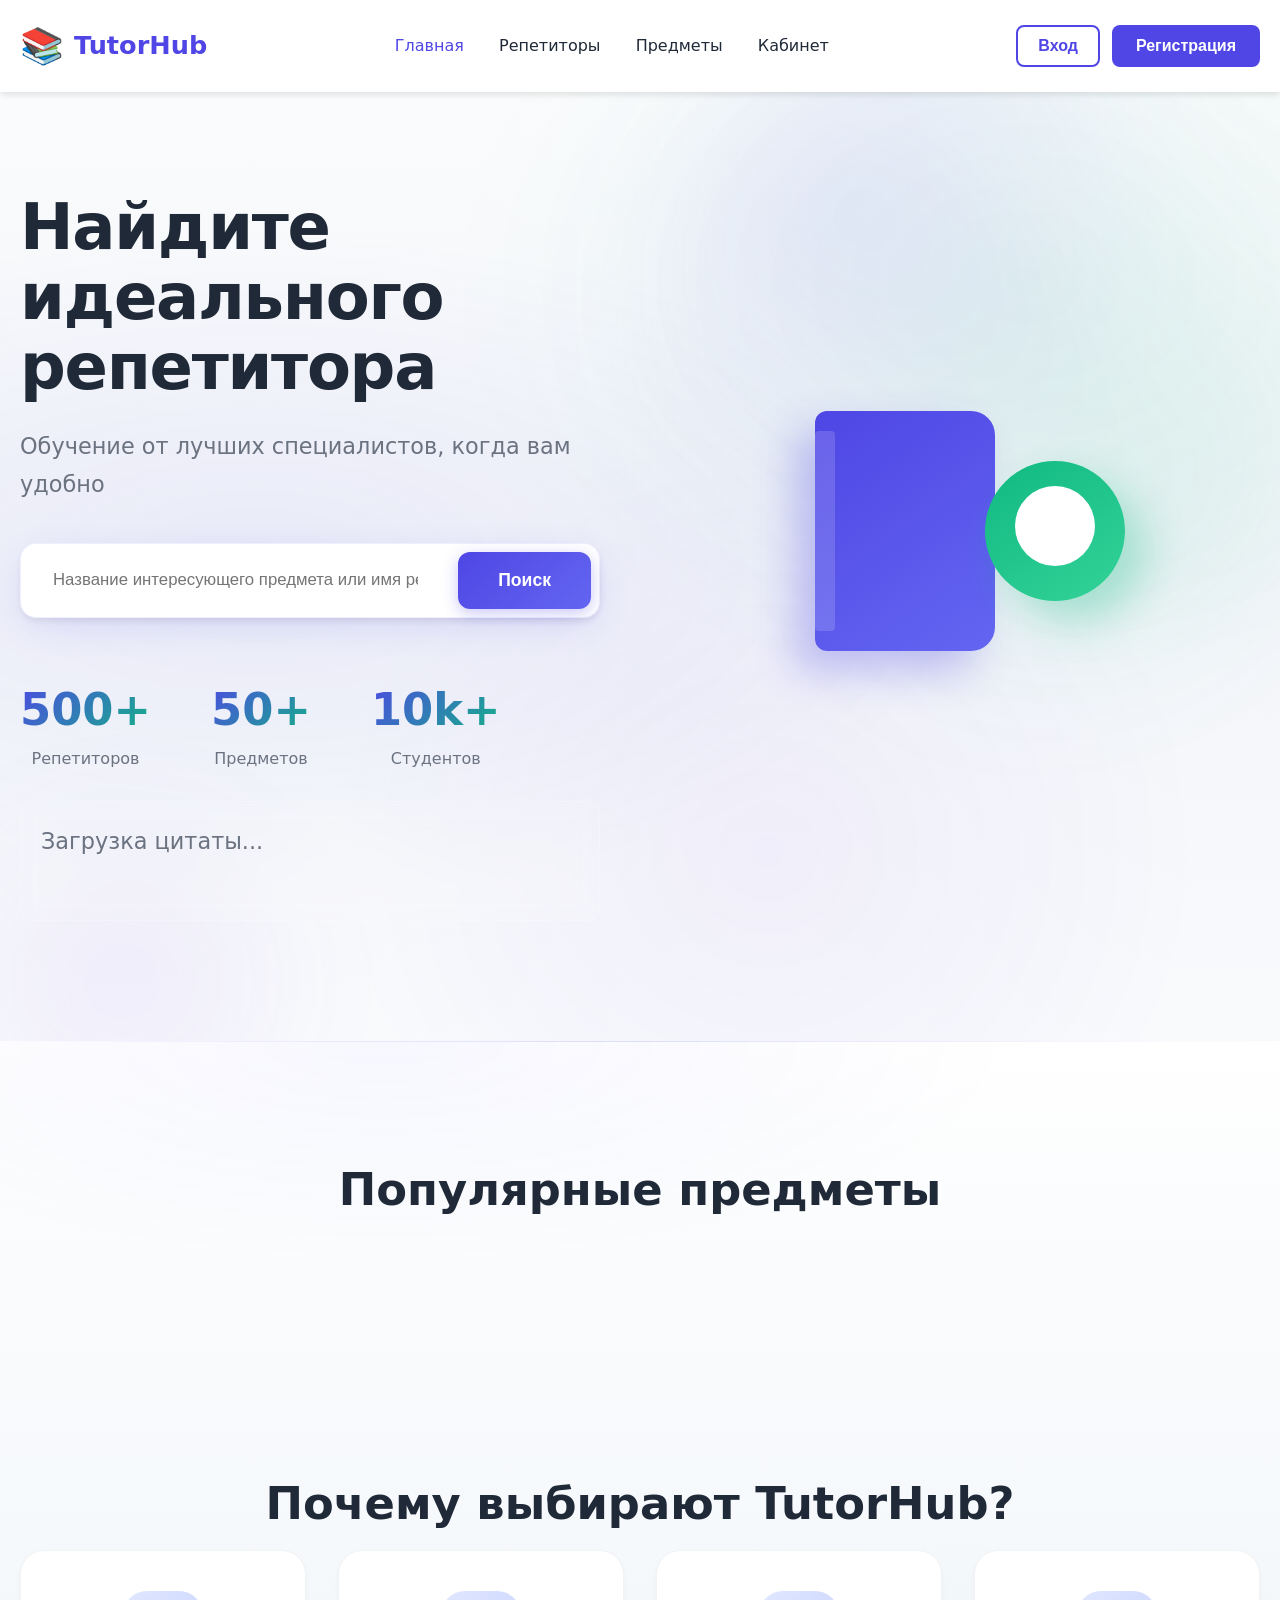
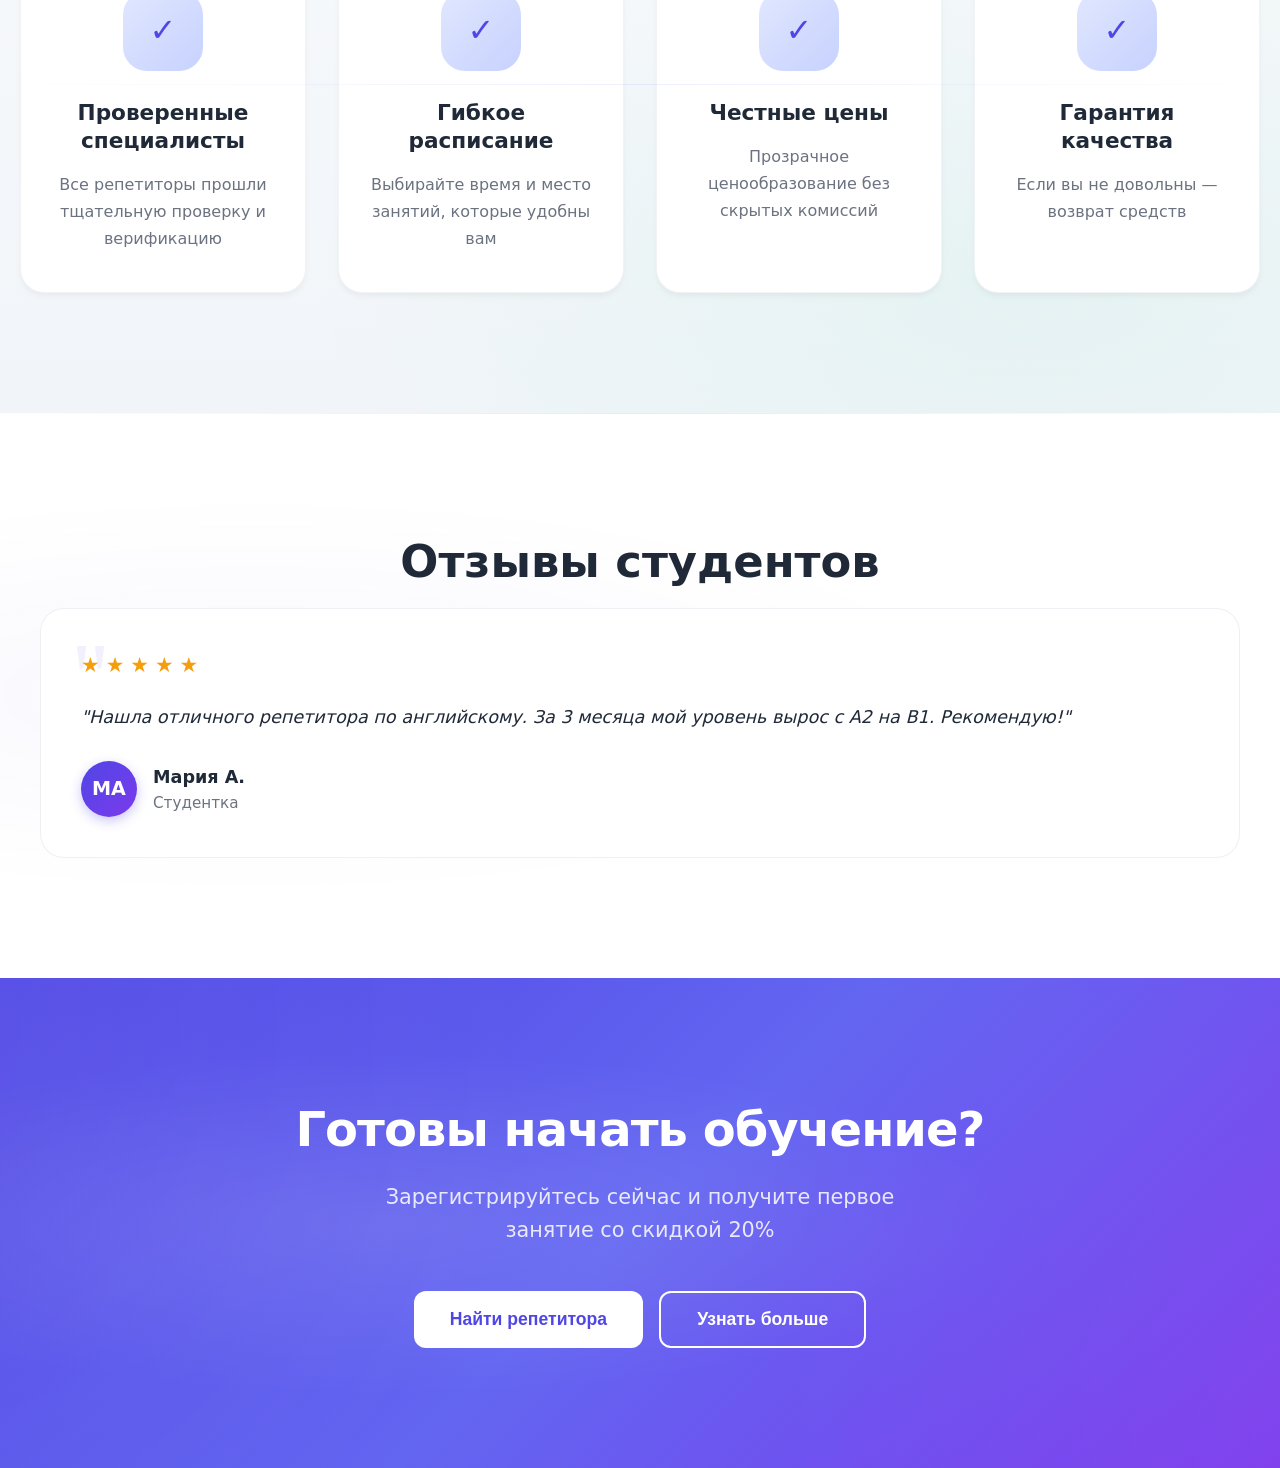
==== index.html @ 4f681f1e "tried to add api" ====
<!doctype html>
<html lang="ru">
  <head>
    <meta charset="UTF-8" />
    <meta name="viewport" content="width=device-width, initial-scale=1.0" />
    <title>TutorHub - Найдите своего репетитора</title>
    <link rel="stylesheet" href="css/styles.css" />
  </head>
  <body>
    <!-- Навигация -->
    <nav class="navbar">
      <div class="container">
        <div class="navbar-content">
          <div class="logo">
            <span class="logo-icon">📚</span>
            <span class="logo-text">TutorHub</span>
          </div>
          <ul class="nav-menu">
            <li><a href="index.html" class="active">Главная</a></li>
            <li><a href="tutors.html">Репетиторы</a></li>
            <li><a href="subjects.html">Предметы</a></li>
            <li><a href="profile.html">Кабинет</a></li>
          </ul>
          <div class="auth-buttons">
            <button class="btn-login" id="loginBtn">Вход</button>
            <button class="btn-signup" id="signupBtn">Регистрация</button>
          </div>
        </div>
      </div>
    </nav>

    <!-- Модальное окно входа -->
    <div id="loginModal" class="modal hidden">
      <div class="modal-content">
        <div class="modal-header">
          <h2>Вход в аккаунт</h2>
          <button class="modal-close" id="closeLoginModal">&times;</button>
        </div>
        <div class="modal-body">
          <div class="form-group">
            <label for="loginEmail">Email</label>
            <input type="email" id="loginEmail" class="form-input" placeholder="example@mail.ru" />
          </div>
          <div class="form-group">
            <label for="loginPassword">Пароль</label>
            <input
              type="password"
              id="loginPassword"
              class="form-input"
              placeholder="Введите пароль"
            />
          </div>
          <div class="form-group">
            <label class="checkbox-label">
              <input type="checkbox" id="rememberMe" />
              <span>Запомнить меня</span>
            </label>
          </div>
        </div>
        <div class="modal-footer">
          <button class="btn-cancel" id="cancelLoginBtn">Отмена</button>
          <button class="btn-save" id="submitLoginBtn">Войти</button>
        </div>
      </div>
    </div>

    <!-- Модальное окно регистрации -->
    <div id="signupModal" class="modal hidden">
      <div class="modal-content">
        <div class="modal-header">
          <h2>Регистрация</h2>
          <button class="modal-close" id="closeSignupModal">&times;</button>
        </div>
        <div class="modal-body">
          <div class="form-group">
            <label for="signupName">Имя</label>
            <input type="text" id="signupName" class="form-input" placeholder="Введите имя" />
          </div>
          <div class="form-group">
            <label for="signupSurname">Фамилия</label>
            <input
              type="text"
              id="signupSurname"
              class="form-input"
              placeholder="Введите фамилию"
            />
          </div>
          <div class="form-group">
            <label for="signupEmail">Email</label>
            <input type="email" id="signupEmail" class="form-input" placeholder="example@mail.ru" />
          </div>
          <div class="form-group">
            <label for="signupPassword">Пароль</label>
            <input
              type="password"
              id="signupPassword"
              class="form-input"
              placeholder="Придумайте пароль"
            />
          </div>
          <div class="form-group">
            <label for="signupConfirmPassword">Подтверждение пароля</label>
            <input
              type="password"
              id="signupConfirmPassword"
              class="form-input"
              placeholder="Повторите пароль"
            />
          </div>
        </div>
        <div class="modal-footer">
          <button class="btn-cancel" id="cancelSignupBtn">Отмена</button>
          <button class="btn-save" id="submitSignupBtn">Зарегистрироваться</button>
        </div>
      </div>
    </div>

    <!-- Hero секция -->
    <section class="hero">
      <div class="container">
        <div class="hero-content">
          <h1>Найдите идеального репетитора</h1>
          <p>Обучение от лучших специалистов, когда вам удобно</p>

          <div class="search-box">
            <input
              type="text"
              id="searchInput"
              placeholder="Название интересующего предмета или имя репетитора"
              class="search-input"
            />
            <button class="btn-search">Поиск</button>
          </div>

          <div class="hero-stats">
            <div class="stat">
              <div class="stat-number">500+</div>
              <div class="stat-label">Репетиторов</div>
            </div>
            <div class="stat">
              <div class="stat-number">50+</div>
              <div class="stat-label">Предметов</div>
            </div>
            <div class="stat">
              <div class="stat-number">10k+</div>
              <div class="stat-label">Студентов</div>
            </div>
          </div>

          <div id="quoteOfTheDay" class="quote-of-the-day">
            <p>Загрузка цитаты...</p>
          </div>
        </div>

        <div class="hero-image">
          <div class="illustration">
            <div class="book"></div>
            <div class="person"></div>
          </div>
        </div>
      </div>
    </section>

    <!-- Популярные предметы -->
    <section class="subjects">
      <div class="container">
        <h2>Популярные предметы</h2>
        <div id="popularSubjects" class="subjects-grid">
          <!-- Заполняется через JS -->
        </div>
      </div>
    </section>

    <!-- Почему мы -->
    <section class="about">
      <div class="container">
        <h2>Почему выбирают TutorHub?</h2>
        <div class="features-grid">
          <div class="feature">
            <div class="feature-icon">✓</div>
            <h3>Проверенные специалисты</h3>
            <p>Все репетиторы прошли тщательную проверку и верификацию</p>
          </div>
          <div class="feature">
            <div class="feature-icon">✓</div>
            <h3>Гибкое расписание</h3>
            <p>Выбирайте время и место занятий, которые удобны вам</p>
          </div>
          <div class="feature">
            <div class="feature-icon">✓</div>
            <h3>Честные цены</h3>
            <p>Прозрачное ценообразование без скрытых комиссий</p>
          </div>
          <div class="feature">
            <div class="feature-icon">✓</div>
            <h3>Гарантия качества</h3>
            <p>Если вы не довольны — возврат средств</p>
          </div>
        </div>
      </div>
    </section>

    <!-- Отзывы -->
    <section class="reviews">
      <div class="container">
        <h2>Отзывы студентов</h2>
        <div class="reviews-grid">
          <div class="review-card">
            <div class="review-stars">★★★★★</div>
            <p>
              "Нашла отличного репетитора по английскому. За 3 месяца мой уровень вырос с A2 на B1.
              Рекомендую!"
            </p>
            <div class="review-author">
              <div class="author-avatar">МА</div>
              <div>
                <div class="author-name">Мария А.</div>
                <div class="author-role">Студентка</div>
              </div>
            </div>
          </div>
          <!-- Можно добавить ещё карточки отзывов -->
        </div>
      </div>
    </section>

    <!-- Призыв к действию -->
    <section class="cta">
      <div class="container">
        <h2>Готовы начать обучение?</h2>
        <p>Зарегистрируйтесь сейчас и получите первое занятие со скидкой 20%</p>
        <div class="cta-buttons">
          <button class="btn-primary" onclick="window.location.href = 'tutors.html'">
            Найти репетитора
          </button>
          <button class="btn-secondary">Узнать больше</button>
        </div>
      </div>
    </section>

    <script type="module" src="js/main.js"></script>
  </body>
</html>
---- css/styles.css ----
* {
  margin: 0;
  padding: 0;
  box-sizing: border-box;
}

:root {
  --primary-color: #4f46e5;
  --secondary-color: #10b981;
  --danger-color: #ef4444;
  --dark-color: #1f2937;
  --light-color: #f9fafb;
  --gray-color: #6b7280;
  --border-color: #e5e7eb;
  --shadow: 0 4px 6px -1px rgba(0, 0, 0, 0.1);
  --shadow-lg: 0 10px 15px -3px rgba(0, 0, 0, 0.1);
  --radius: 12px;
}

html {
  scroll-behavior: smooth;
}

body {
  font-family: 'Segoe UI', system-ui, Tahoma, Geneva, Verdana, sans-serif;
  color: var(--dark-color);
  line-height: 1.6;
  background-color: #ffffff;
  opacity: 1;
  transition: opacity 0.4s ease;
}

.container {
  max-width: 1280px;
  margin: 0 auto;
  padding: 0 20px;
}

/* ====================== ОБЩИЕ СТИЛИ ====================== */

button {
  cursor: pointer;
  border: none;
  font-size: 1rem;
  transition: all 0.3s ease;
  border-radius: 8px;
}

h1,
h2,
h3 {
  font-weight: 700;
  line-height: 1.3;
}

/* Hero секция */
.hero {
  background:
    radial-gradient(ellipse at 20% 50%, rgba(99, 102, 241, 0.08) 0%, transparent 50%),
    radial-gradient(ellipse at 80% 20%, rgba(16, 185, 129, 0.06) 0%, transparent 40%),
    radial-gradient(ellipse at 60% 80%, rgba(124, 58, 237, 0.05) 0%, transparent 40%),
    linear-gradient(180deg, #fafbfc 0%, #f3f5f9 50%, #f8fafc 100%);
  padding: 100px 0 120px;
  position: relative;
  overflow: hidden;
}

/* Декоративные элементы фона */
.hero::before {
  content: '';
  position: absolute;
  top: -10%;
  right: -5%;
  width: 700px;
  height: 700px;
  background:
    radial-gradient(circle at 30% 30%, rgba(99, 102, 241, 0.12) 0%, transparent 50%),
    radial-gradient(circle at 70% 70%, rgba(16, 185, 129, 0.08) 0%, transparent 50%);
  border-radius: 50%;
  filter: blur(60px);
  animation: heroGlow 8s ease-in-out infinite alternate;
}

.hero::after {
  content: '';
  position: absolute;
  bottom: -20%;
  left: -10%;
  width: 500px;
  height: 500px;
  background: radial-gradient(circle, rgba(124, 58, 237, 0.08) 0%, transparent 60%);
  border-radius: 50%;
  filter: blur(50px);
  animation: heroGlow 10s ease-in-out infinite alternate-reverse;
}

@keyframes heroGlow {
  0% {
    transform: scale(1) translate(0, 0);
    opacity: 0.8;
  }
  100% {
    transform: scale(1.1) translate(20px, -20px);
    opacity: 1;
  }
}

/* Геометрические узоры */
.hero-pattern {
  position: absolute;
  top: 0;
  left: 0;
  width: 100%;
  height: 100%;
  pointer-events: none;
  opacity: 0.4;
}

.hero-pattern::before {
  content: '';
  position: absolute;
  top: 15%;
  left: 5%;
  width: 120px;
  height: 120px;
  border: 2px solid rgba(99, 102, 241, 0.15);
  border-radius: 30px;
  transform: rotate(15deg);
}

.hero-pattern::after {
  content: '';
  position: absolute;
  bottom: 20%;
  right: 8%;
  width: 80px;
  height: 80px;
  border: 2px solid rgba(16, 185, 129, 0.12);
  border-radius: 50%;
}

.hero .container {
  display: flex;
  align-items: center;
  gap: 80px;
  position: relative;
  z-index: 1;
}

.hero-content {
  flex: 1;
  max-width: 650px;
}

.hero h1 {
  font-size: 4rem;
  font-weight: 800;
  color: var(--dark-color);
  margin-bottom: 1.5rem;
  line-height: 1.1;
  letter-spacing: -0.02em;
}

.hero h1 span {
  background: linear-gradient(135deg, #4f46e5 0%, #7c3aed 50%, #10b981 100%);
  -webkit-background-clip: text;
  -webkit-text-fill-color: transparent;
  background-clip: text;
}

.hero p {
  font-size: 1.4rem;
  color: var(--gray-color);
  margin-bottom: 2.5rem;
  line-height: 1.7;
}

.search-box {
  display: flex;
  gap: 16px;
  margin-bottom: 3.5rem;
  background: white;
  padding: 8px;
  border-radius: 16px;
  box-shadow:
    0 4px 6px -1px rgba(0, 0, 0, 0.07),
    0 10px 40px -10px rgba(79, 70, 229, 0.2);
  border: 1px solid rgba(99, 102, 241, 0.1);
}

.search-box .search-input {
  flex: 1;
  padding: 16px 24px;
  font-size: 1.05rem;
  border: none;
  background: transparent;
}

.search-box .search-input:focus {
  outline: none;
  box-shadow: none;
}

.btn-search {
  background: linear-gradient(135deg, #4f46e5 0%, #6366f1 100%);
  color: white;
  padding: 18px 40px;
  font-size: 1.1rem;
  font-weight: 600;
  border-radius: 12px;
  box-shadow: 0 4px 15px rgba(79, 70, 229, 0.3);
}

.btn-search:hover {
  background: linear-gradient(135deg, #4338ca 0%, #4f46e5 100%);
  transform: translateY(-2px);
  box-shadow: 0 8px 25px rgba(79, 70, 229, 0.4);
}

.hero-stats {
  display: flex;
  gap: 60px;
}

.stat {
  text-align: center;
}

.stat-number {
  font-size: 2.8rem;
  font-weight: 800;
  background: linear-gradient(135deg, #4f46e5, #10b981);
  -webkit-background-clip: text;
  -webkit-text-fill-color: transparent;
  background-clip: text;
  display: block;
}

.stat-label {
  color: var(--gray-color);
  font-size: 1rem;
  font-weight: 500;
}

.hero-image {
  flex: 1;
  display: flex;
  justify-content: center;
  align-items: center;
}

.illustration {
  position: relative;
  width: 350px;
  height: 350px;
}

.book {
  position: absolute;
  width: 180px;
  height: 240px;
  background: linear-gradient(145deg, #4f46e5, #6366f1);
  border-radius: 12px 24px 24px 12px;
  box-shadow: -20px 20px 40px rgba(79, 70, 229, 0.3);
  top: 30px;
  left: 20px;
}

.book::before {
  content: '';
  position: absolute;
  left: 0;
  top: 20px;
  bottom: 20px;
  width: 20px;
  background: rgba(255, 255, 255, 0.15);
  border-radius: 4px;
}

.person {
  position: absolute;
  width: 140px;
  height: 140px;
  background: linear-gradient(145deg, #10b981, #34d399);
  border-radius: 50%;
  top: 80px;
  right: 20px;
  box-shadow: 20px 20px 40px rgba(16, 185, 129, 0.3);
}

.person::before {
  content: '';
  position: absolute;
  width: 80px;
  height: 80px;
  background: white;
  border-radius: 50%;
  top: 25px;
  left: 30px;
}

/* Популярные предметы */
.subjects {
  padding: 120px 0;
  background:
    radial-gradient(ellipse at 30% 0%, rgba(99, 102, 241, 0.05) 0%, transparent 50%),
    linear-gradient(180deg, #ffffff 0%, #f8fafc 100%);
  position: relative;
}

.subjects::before {
  content: '';
  position: absolute;
  top: 0;
  left: 0;
  right: 0;
  height: 1px;
  background: linear-gradient(90deg, transparent, rgba(99, 102, 241, 0.2), transparent);
}

.subjects h2 {
  text-align: center;
  font-size: 2.8rem;
  margin-bottom: 1rem;
  color: var(--dark-color);
  font-weight: 800;
}

.subjects h2 + p {
  text-align: center;
  color: var(--gray-color);
  font-size: 1.15rem;
  margin-bottom: 3.5rem;
  max-width: 600px;
  margin-left: auto;
  margin-right: auto;
}

.subjects-grid {
  display: grid;
  grid-template-columns: repeat(auto-fit, minmax(220px, 1fr));
  gap: 1.5rem;
}

.subject-card {
  background: white;
  border: 1px solid rgba(229, 231, 235, 0.8);
  border-radius: 20px;
  padding: 2.5rem 2rem;
  text-align: center;
  transition: all 0.4s cubic-bezier(0.4, 0, 0.2, 1);
  cursor: pointer;
  position: relative;
  overflow: hidden;
}

.subject-card::before {
  content: '';
  position: absolute;
  top: 0;
  left: 0;
  right: 0;
  height: 4px;
  background: linear-gradient(90deg, #4f46e5, #10b981);
  transform: scaleX(0);
  transition: transform 0.4s ease;
}

.subject-card:hover {
  transform: translateY(-12px);
  box-shadow:
    0 20px 40px -15px rgba(79, 70, 229, 0.25),
    0 0 0 1px rgba(79, 70, 229, 0.1);
}

.subject-card:hover::before {
  transform: scaleX(1);
}

.subject-icon {
  font-size: 3.5rem;
  margin-bottom: 1.25rem;
  display: block;
  filter: drop-shadow(0 4px 8px rgba(0, 0, 0, 0.1));
}

.subject-card h3 {
  font-size: 1.25rem;
  margin-bottom: 0.75rem;
  color: var(--dark-color);
  font-weight: 700;
}

.subject-card p {
  color: var(--gray-color);
  font-size: 0.95rem;
  font-weight: 500;
}

/* Почему мы */
.about {
  padding: 120px 0;
  background:
    radial-gradient(ellipse at 80% 80%, rgba(16, 185, 129, 0.06) 0%, transparent 50%),
    linear-gradient(180deg, #f8fafc 0%, #f1f5f9 100%);
  position: relative;
}

.about::before {
  content: '';
  position: absolute;
  top: 50%;
  left: 0;
  right: 0;
  height: 1px;
  background: linear-gradient(90deg, transparent, rgba(99, 102, 241, 0.1), transparent);
}

.about h2 {
  text-align: center;
  font-size: 2.8rem;
  margin-bottom: 1rem;
  color: var(--dark-color);
  font-weight: 800;
}

.about > .container > p {
  text-align: center;
  color: var(--gray-color);
  font-size: 1.15rem;
  margin-bottom: 4rem;
  max-width: 600px;
  margin-left: auto;
  margin-right: auto;
}

.features-grid {
  display: grid;
  grid-template-columns: repeat(auto-fit, minmax(280px, 1fr));
  gap: 2rem;
}

.feature {
  background: white;
  padding: 2.5rem 2rem;
  border-radius: 24px;
  text-align: center;
  box-shadow: 0 4px 6px -1px rgba(0, 0, 0, 0.05);
  border: 1px solid rgba(229, 231, 235, 0.5);
  transition: all 0.4s cubic-bezier(0.4, 0, 0.2, 1);
}

.feature:hover {
  transform: translateY(-10px);
  box-shadow:
    0 20px 40px -15px rgba(79, 70, 229, 0.2),
    0 0 0 1px rgba(79, 70, 229, 0.1);
}

.feature-icon {
  width: 80px;
  height: 80px;
  background: linear-gradient(135deg, #e0e7ff 0%, #c7d2fe 100%);
  border-radius: 24px;
  display: flex;
  align-items: center;
  justify-content: center;
  margin: 0 auto 1.75rem;
  font-size: 2rem;
  color: var(--primary-color);
  transition: all 0.4s ease;
}

.feature:hover .feature-icon {
  transform: scale(1.1) rotate(5deg);
  background: linear-gradient(135deg, #c7d2fe 0%, #a5b4fc 100%);
}

.feature h3 {
  font-size: 1.35rem;
  margin-bottom: 1rem;
  color: var(--dark-color);
  font-weight: 700;
}

.feature p {
  color: var(--gray-color);
  line-height: 1.7;
  font-size: 1rem;
}

/* Отзывы */
.reviews {
  padding: 120px 0;
  background:
    radial-gradient(ellipse at 20% 50%, rgba(79, 70, 229, 0.04) 0%, transparent 50%), white;
  position: relative;
}

.reviews::before {
  content: '';
  position: absolute;
  top: 0;
  left: 0;
  right: 0;
  height: 1px;
  background: linear-gradient(90deg, transparent, rgba(99, 102, 241, 0.15), transparent);
}

.reviews h2 {
  text-align: center;
  font-size: 2.8rem;
  margin-bottom: 1rem;
  color: var(--dark-color);
  font-weight: 800;
}

.reviews > .container > p {
  text-align: center;
  color: var(--gray-color);
  font-size: 1.15rem;
  margin-bottom: 4rem;
  max-width: 600px;
  margin-left: auto;
  margin-right: auto;
}

.reviews-grid {
  display: grid;
  grid-template-columns: repeat(auto-fit, minmax(360px, 1fr));
  gap: 2rem;
  max-width: 1200px;
  margin: 0 auto;
}

.review-card {
  background: white;
  border: 1px solid rgba(229, 231, 235, 0.6);
  border-radius: 24px;
  padding: 2.5rem;
  transition: all 0.4s cubic-bezier(0.4, 0, 0.2, 1);
  position: relative;
}

.review-card::before {
  content: '"';
  position: absolute;
  top: 20px;
  left: 30px;
  font-size: 6rem;
  color: rgba(79, 70, 229, 0.08);
  font-family: Georgia, serif;
  line-height: 1;
}

.review-card:hover {
  box-shadow: 0 20px 40px -15px rgba(79, 70, 229, 0.15);
  transform: translateY(-6px);
  border-color: rgba(79, 70, 229, 0.2);
}

.review-stars {
  color: #f59e0b;
  font-size: 1.3rem;
  margin-bottom: 1.25rem;
  letter-spacing: 6px;
}

.review-card > p {
  font-size: 1.1rem;
  color: var(--dark-color);
  line-height: 1.8;
  margin-bottom: 1.75rem;
  font-style: italic;
  position: relative;
  z-index: 1;
}

.review-author {
  display: flex;
  align-items: center;
  gap: 16px;
}

.author-avatar {
  width: 56px;
  height: 56px;
  background: linear-gradient(135deg, #4f46e5, #7c3aed);
  border-radius: 50%;
  display: flex;
  align-items: center;
  justify-content: center;
  color: white;
  font-weight: 700;
  font-size: 1.2rem;
  box-shadow: 0 4px 12px rgba(79, 70, 229, 0.3);
}

.author-name {
  font-weight: 700;
  color: var(--dark-color);
  font-size: 1.1rem;
}

.author-role {
  color: var(--gray-color);
  font-size: 0.95rem;
}

/* CTA секция */
.cta {
  padding: 120px 0;
  background:
    radial-gradient(ellipse at 30% 50%, rgba(255, 255, 255, 0.1) 0%, transparent 50%),
    linear-gradient(135deg, #4f46e5 0%, #6366f1 50%, #7c3aed 100%);
  text-align: center;
  position: relative;
  overflow: hidden;
}

.cta::before {
  content: '';
  position: absolute;
  top: -50%;
  left: -50%;
  width: 200%;
  height: 200%;
  background:
    radial-gradient(circle at 20% 30%, rgba(255, 255, 255, 0.08) 0%, transparent 30%),
    radial-gradient(circle at 80% 70%, rgba(255, 255, 255, 0.05) 0%, transparent 30%);
  animation: ctaGlow 15s ease-in-out infinite;
}

@keyframes ctaGlow {
  0%,
  100% {
    transform: translate(0, 0);
  }
  50% {
    transform: translate(-2%, -2%);
  }
}

.cta .container {
  position: relative;
  z-index: 1;
}

.cta h2 {
  font-size: 3rem;
  color: white;
  margin-bottom: 1.25rem;
  font-weight: 800;
  letter-spacing: -0.02em;
}

.cta p {
  font-size: 1.3rem;
  color: rgba(255, 255, 255, 0.85);
  margin-bottom: 2.75rem;
  max-width: 600px;
  margin-left: auto;
  margin-right: auto;
}

.cta-buttons {
  display: flex;
  justify-content: center;
  gap: 16px;
  flex-wrap: wrap;
}

.btn-primary {
  background-color: white;
  color: var(--primary-color);
  padding: 16px 36px;
  font-size: 1.1rem;
  font-weight: 700;
  border-radius: 12px;
}

.btn-primary:hover {
  background-color: #f3f4f6;
  transform: translateY(-3px);
  box-shadow: 0 10px 30px rgba(0, 0, 0, 0.2);
}

.btn-secondary {
  background: transparent;
  color: white;
  padding: 16px 36px;
  font-size: 1.1rem;
  font-weight: 600;
  border: 2px solid white;
  border-radius: 12px;
}

.btn-secondary:hover {
  background-color: rgba(255, 255, 255, 0.15);
}

/* Навигация */
.navbar {
  background-color: white;
  box-shadow: var(--shadow);
  position: sticky;
  top: 0;
  z-index: 1000;
}

.navbar-content {
  display: flex;
  justify-content: space-between;
  align-items: center;
  padding: 1.1rem 0;
}

.logo {
  display: flex;
  align-items: center;
  gap: 10px;
  font-size: 1.6rem;
  font-weight: 700;
  color: var(--dark-color);
}

.logo-icon {
  font-size: 2.2rem;
}

.logo-text {
  color: var(--primary-color);
}

.nav-menu {
  display: flex;
  list-style: none;
  gap: 2.2rem;
}

.nav-menu a {
  color: var(--dark-color);
  text-decoration: none;
  font-weight: 500;
  transition: color 0.3s;
}

.nav-menu a:hover,
.nav-menu a.active {
  color: var(--primary-color);
}

.auth-buttons {
  display: flex;
  gap: 12px;
}

.btn-login {
  background: transparent;
  color: var(--primary-color);
  padding: 10px 20px;
  font-weight: 600;
  border: 2px solid var(--primary-color);
  border-radius: 8px;
}

.btn-login:hover {
  background-color: var(--light-color);
}

.btn-signup {
  background-color: var(--primary-color);
  color: white;
  padding: 10px 24px;
  font-weight: 600;
}

/* ====================== СТРАНИЦА РЕПЕТИТОРОВ ====================== */

.tutors-page {
  padding: 60px 0 100px;
}

.tutors-page h1 {
  text-align: center;
  font-size: 2.6rem;
  margin-bottom: 2.5rem;
}

.filters-and-sort {
  display: flex;
  justify-content: space-between;
  align-items: end;
  flex-wrap: wrap;
  gap: 1.5rem;
  margin-bottom: 2.5rem;
  background: white;
  padding: 20px;
  border-radius: var(--radius);
  box-shadow: var(--shadow);
}

.filters {
  display: flex;
  gap: 12px;
  flex-wrap: wrap;
}

.filter-select,
.filter-input,
.search-input {
  padding: 12px 16px;
  border: 1px solid var(--border-color);
  border-radius: 8px;
  font-size: 1rem;
  min-width: 180px;
}

.filter-select:focus,
.filter-input:focus,
.search-input:focus {
  outline: none;
  border-color: var(--primary-color);
  box-shadow: 0 0 0 3px rgba(79, 70, 229, 0.15);
}

.search-input {
  min-width: 280px;
}

.sort-container {
  display: flex;
  align-items: center;
  gap: 10px;
  white-space: nowrap;
}

.sort-container label {
  font-weight: 500;
  color: var(--gray-color);
}

/* Сетка репетиторов */
.tutors-grid {
  display: grid;
  grid-template-columns: repeat(auto-fill, minmax(320px, 1fr));
  gap: 2rem;
}

.tutor-card {
  background: white;
  border-radius: var(--radius);
  overflow: hidden;
  box-shadow: var(--shadow);
  transition: all 0.3s ease;
  display: flex;
  flex-direction: column;
}

.tutor-card:hover {
  transform: translateY(-10px);
  box-shadow: var(--shadow-lg);
}

.tutor-avatar {
  width: 100px;
  height: 100px;
  border-radius: 50%;
  background: linear-gradient(135deg, #4f46e5, #10b981);
  display: flex;
  align-items: center;
  justify-content: center;
  font-size: 3rem;
  margin: 20px auto;
  box-shadow: var(--shadow);
}

.tutor-info {
  padding: 0 1.5rem 1.5rem;
  text-align: center;
  flex: 1;
  display: flex;
  flex-direction: column;
}

.tutor-info h3 {
  margin-bottom: 6px;
  font-size: 1.35rem;
}

.specialty {
  color: var(--primary-color);
  font-weight: 600;
  margin-bottom: 12px;
}

.rating {
  color: #f59e0b;
  font-weight: 600;
  margin-bottom: 8px;
}

.price {
  font-size: 1.25rem;
  font-weight: 700;
  color: var(--dark-color);
  margin-bottom: 12px;
}

.description {
  color: var(--gray-color);
  font-size: 0.95rem;
  margin-bottom: 1.5rem;
  flex: 1;
}

.tutor-actions {
  display: flex;
  gap: 10px;
  margin-top: auto;
}

.btn-book {
  flex: 1;
  background-color: var(--primary-color);
  color: white;
  padding: 12px;
  font-weight: 600;
}

.btn-book:hover {
  background-color: #4338ca;
}

.btn-favorite {
  flex: 1;
  background-color: #f3f4f6;
  color: #374151;
  padding: 12px;
  font-weight: 600;
}

.btn-favorite:hover {
  background-color: #e5e7eb;
}

/* ====================== ЛИЧНЫЙ КАБИНЕТ ====================== */

.profile-page {
  padding: 60px 0;
}

.profile-header {
  display: flex;
  align-items: center;
  gap: 20px;
  margin-bottom: 3rem;
  background: white;
  padding: 2rem;
  border-radius: var(--radius);
  box-shadow: var(--shadow);
}

.profile-avatar {
  width: 90px;
  height: 90px;
  border-radius: 50%;
  background: linear-gradient(135deg, #4f46e5, #10b981);
  display: flex;
  align-items: center;
  justify-content: center;
  font-size: 3.2rem;
}

.profile-header h1 {
  font-size: 2.2rem;
}

.tabs {
  display: flex;
  border-bottom: 2px solid var(--border-color);
  margin-bottom: 2rem;
  gap: 2px;
}

.tab-btn {
  padding: 14px 28px;
  background: none;
  border: none;
  font-weight: 600;
  color: var(--gray-color);
  cursor: pointer;
  border-bottom: 3px solid transparent;
  transition: all 0.3s;
}

.tab-btn.active {
  color: var(--primary-color);
  border-bottom: 3px solid var(--primary-color);
}

/* Индикатор загрузки */
.loading {
  text-align: center;
  padding: 50px;
  font-size: 1.2rem;
  color: var(--gray-color);
}

/* Цитата дня */
.quote-of-the-day {
  margin-top: 30px;
  padding: 20px;
  background: rgba(255, 255, 255, 0.1);
  border-radius: 12px;
  backdrop-filter: blur(10px);
  border: 1px solid rgba(255, 255, 255, 0.2);
}

.quote-of-the-day blockquote {
  font-style: italic;
  font-size: 1.1rem;
  margin: 0 0 10px 0;
  color: var(--light-color);
}

.quote-of-the-day cite {
  font-weight: 600;
  color: var(--secondary-color);
}

.tab-content {
  min-height: 400px;
}

.lessons-list {
  display: flex;
  flex-direction: column;
  gap: 1rem;
}

.lesson-card {
  background: white;
  padding: 1.5rem;
  border-radius: var(--radius);
  box-shadow: var(--shadow);
  display: flex;
  justify-content: space-between;
  align-items: center;
}

.lesson-info h3 {
  margin-bottom: 6px;
}

.lesson-info p {
  color: var(--gray-color);
  margin-bottom: 4px;
}

.lesson-status {
  padding: 6px 14px;
  border-radius: 20px;
  font-size: 0.9rem;
  font-weight: 600;
}

.completed {
  background-color: #d1fae5;
  color: #10b981;
}

.btn-cancel {
  background-color: var(--danger-color);
  color: white;
  padding: 8px 16px;
  font-size: 0.9rem;
}

.btn-cancel:hover {
  background-color: #dc2626;
}

.empty-state {
  text-align: center;
  color: var(--gray-color);
  font-size: 1.1rem;
  padding: 3rem 1rem;
}

/* ====================== СТРАНИЦА ПРЕДМЕТОВ ====================== */

.subjects-page {
  padding: 60px 0 100px;
}

.subjects-page h1 {
  text-align: center;
  margin-bottom: 3rem;
}

.subjects-grid {
  display: grid;
  grid-template-columns: repeat(auto-fit, minmax(200px, 1fr));
  gap: 1.8rem;
}

/* Используем уже существующие стили .subject-card */

/* ====================== ДОПОЛНИТЕЛЬНЫЕ УЛУЧШЕНИЯ ====================== */

.no-results {
  text-align: center;
  font-size: 1.3rem;
  color: var(--gray-color);
  padding: 4rem 1rem;
  grid-column: 1 / -1;
}

/* Адаптивность */
@media (max-width: 992px) {
  .filters-and-sort {
    flex-direction: column;
    align-items: stretch;
  }

  .sort-container {
    justify-content: flex-start;
  }
}

@media (max-width: 768px) {
  .nav-menu {
    gap: 1.2rem;
    font-size: 0.95rem;
  }

  .tutors-grid {
    grid-template-columns: repeat(auto-fill, minmax(280px, 1fr));
  }

  .profile-header {
    flex-direction: column;
    text-align: center;
  }
}

@media (max-width: 480px) {
  .filters {
    flex-direction: column;
  }

  .filter-select,
  .filter-input,
  .search-input {
    min-width: 100%;
  }

  .tutor-card {
    margin: 0;
  }
}

/* ====================== МОДАЛЬНЫЕ ОКНА ====================== */

.modal {
  position: fixed;
  top: 0;
  left: 0;
  width: 100%;
  height: 100%;
  background-color: rgba(0, 0, 0, 0.5);
  display: flex;
  align-items: center;
  justify-content: center;
  z-index: 2000;
  padding: 20px;
}

.modal.hidden {
  display: none;
}

.modal-content {
  background: white;
  border-radius: var(--radius);
  width: 100%;
  max-width: 450px;
  max-height: 90vh;
  overflow-y: auto;
  box-shadow: var(--shadow-lg);
  animation: modalSlideIn 0.3s ease;
}

@keyframes modalSlideIn {
  from {
    opacity: 0;
    transform: translateY(-30px);
  }
  to {
    opacity: 1;
    transform: translateY(0);
  }
}

.modal-header {
  display: flex;
  justify-content: space-between;
  align-items: center;
  padding: 1.5rem 2rem;
  border-bottom: 1px solid var(--border-color);
}

.modal-header h2 {
  font-size: 1.5rem;
  color: var(--dark-color);
}

.modal-close {
  background: none;
  border: none;
  font-size: 2rem;
  color: var(--gray-color);
  cursor: pointer;
  padding: 0;
  line-height: 1;
}

.modal-close:hover {
  color: var(--dark-color);
}

.modal-body {
  padding: 2rem;
}

.modal-footer {
  display: flex;
  justify-content: flex-end;
  gap: 12px;
  padding: 1.5rem 2rem;
  border-top: 1px solid var(--border-color);
}

/* ====================== ФОРМЫ ====================== */

.form-group {
  margin-bottom: 1.25rem;
}

.form-group label {
  display: block;
  font-weight: 600;
  margin-bottom: 0.5rem;
  color: var(--dark-color);
}

.form-input {
  width: 100%;
  padding: 12px 16px;
  border: 2px solid var(--border-color);
  border-radius: 8px;
  font-size: 1rem;
  transition: all 0.3s ease;
}

.form-input:focus {
  outline: none;
  border-color: var(--primary-color);
  box-shadow: 0 0 0 3px rgba(79, 70, 229, 0.15);
}

.checkbox-label {
  display: flex;
  align-items: center;
  gap: 10px;
  cursor: pointer;
}

.checkbox-label input[type='checkbox'] {
  width: 18px;
  height: 18px;
  cursor: pointer;
}

.btn-save {
  background-color: var(--primary-color);
  color: white;
  padding: 12px 24px;
  font-weight: 600;
  border-radius: 8px;
}

.btn-save:hover {
  background-color: #4338ca;
}

/* ====================== РЕДАКТИРОВАНИЕ ПРОФИЛЯ ====================== */

.profile-name-container {
  display: flex;
  align-items: center;
  gap: 16px;
  flex-wrap: wrap;
}

.btn-edit-profile {
  background: var(--light-color);
  color: var(--gray-color);
  padding: 8px 16px;
  font-size: 0.9rem;
  border-radius: 8px;
  border: 1px solid var(--border-color);
}

.btn-edit-profile:hover {
  background: var(--border-color);
  color: var(--dark-color);
}

.profile-info {
  flex: 1;
}

.profile-info p {
  color: var(--gray-color);
  margin-top: 0.5rem;
}

/* ====================== ИЗБРАННОЕ ====================== */

.btn-favorite {
  background-color: #f3f4f6;
  color: #374151;
  padding: 12px;
  font-weight: 600;
  border-radius: 8px;
}

.btn-favorite:hover {
  background-color: #e5e7eb;
}

.btn-favorite.active {
  background-color: #dbeafe;
  color: var(--primary-color);
  border: 2px solid var(--primary-color);
}

.btn-remove-favorite {
  background-color: #fee2e2;
  color: var(--danger-color);
  padding: 10px 16px;
  font-weight: 600;
  border-radius: 8px;
  margin-top: 10px;
}

.btn-remove-favorite:hover {
  background-color: #fecaca;
}

/* ====================== ВЫХОД ====================== */

.btn-logout {
  background-color: var(--danger-color);
  color: white;
  padding: 10px 20px;
  font-weight: 600;
  border-radius: 8px;
}

.btn-logout:hover {
  background-color: #dc2626;
}
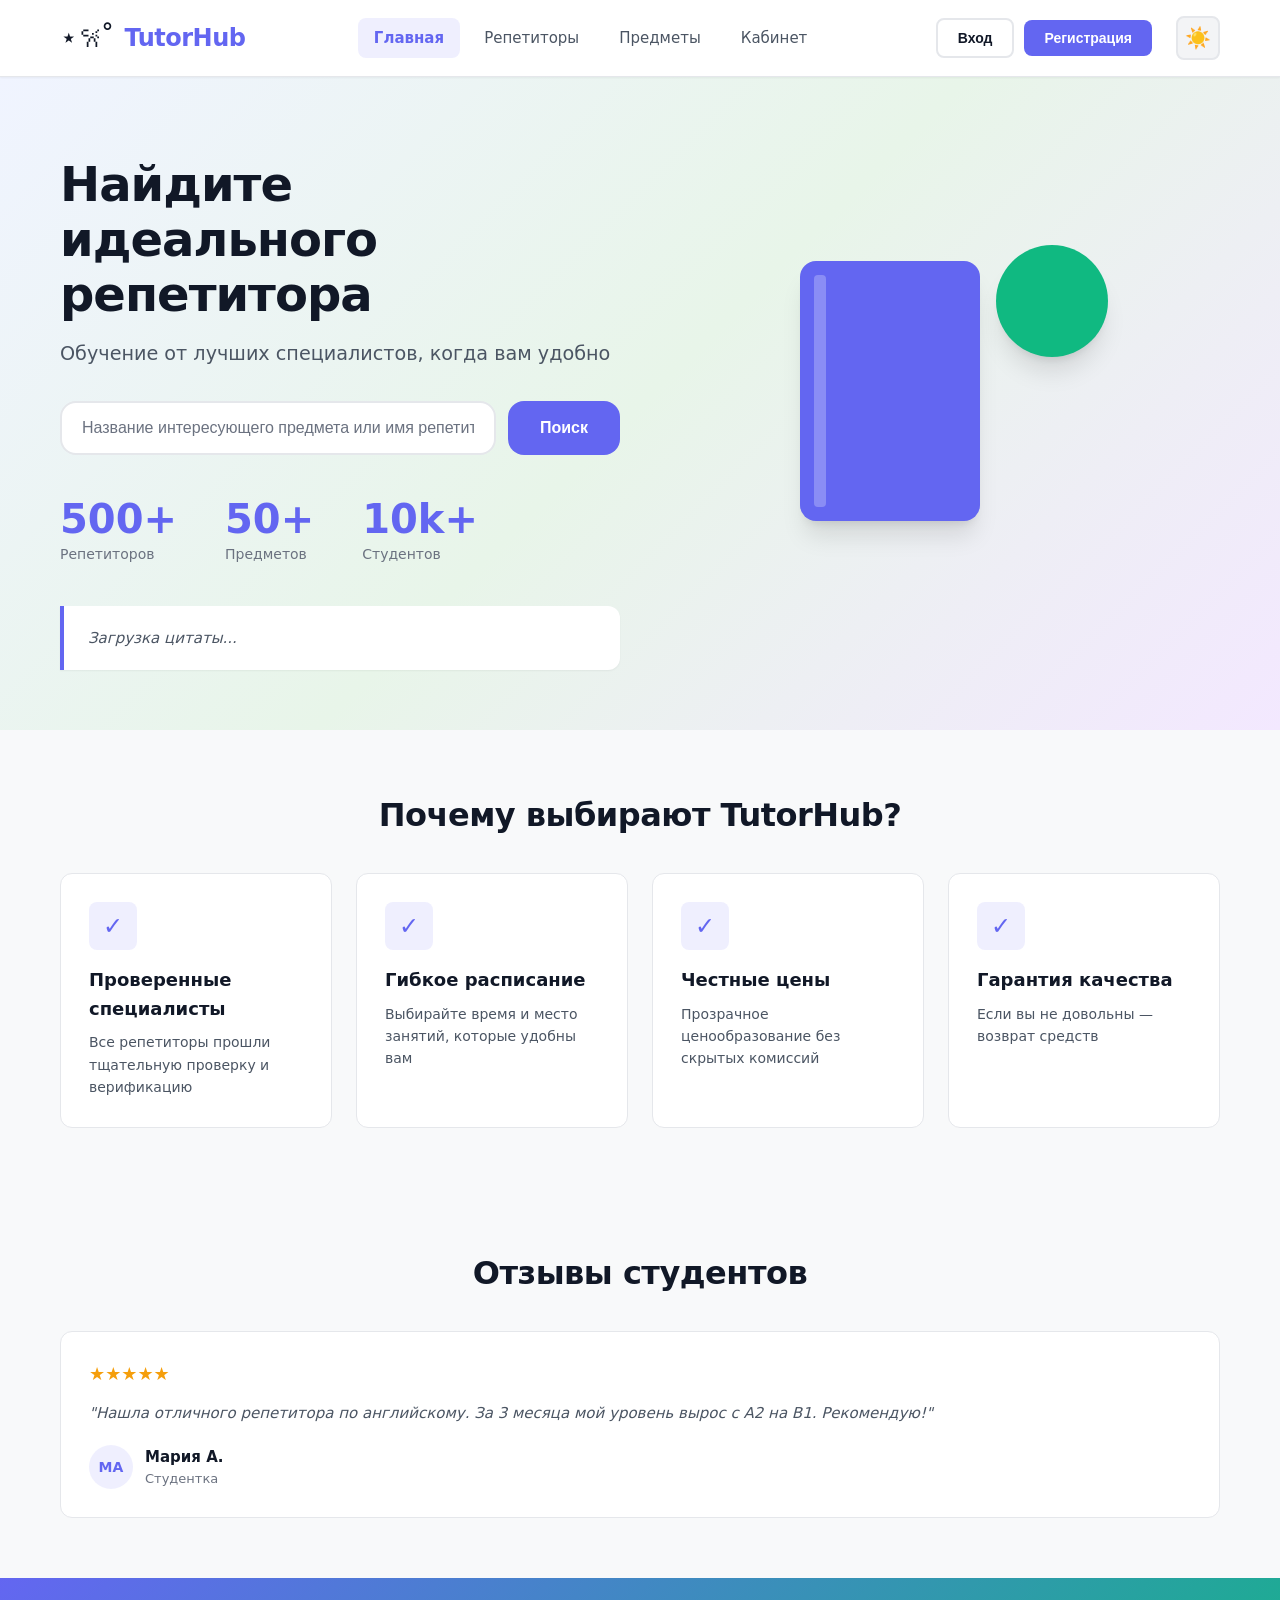
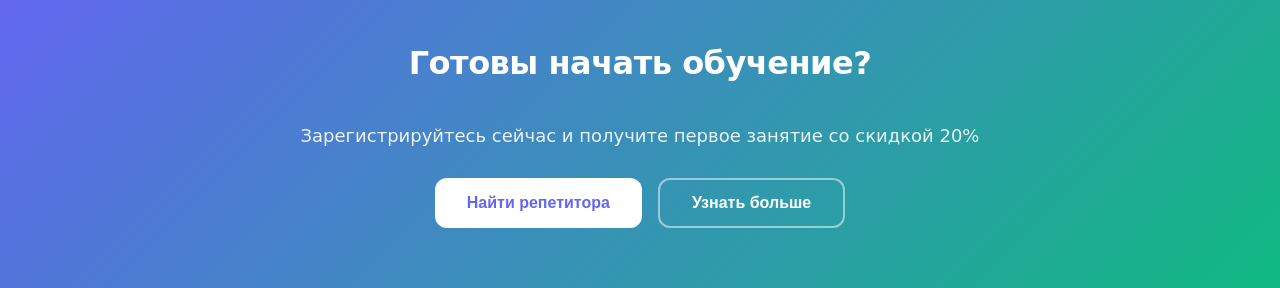
==== commit 623ed83d: "final changes" ====
--- a/index.html
+++ b/index.html
@@ -3,8 +3,20 @@
   <head>
     <meta charset="UTF-8" />
     <meta name="viewport" content="width=device-width, initial-scale=1.0" />
+    <!-- ✨ НОВОЕ: поддержка системной цветовой схемы -->
+    <meta name="color-scheme" content="light dark" />
     <title>TutorHub - Найдите своего репетитора</title>
     <link rel="stylesheet" href="css/styles.css" />
+    <!-- ✨ НОВОЕ: микро-скрипт для предотвращения мерцания темы при загрузке -->
+    <script>
+      (function () {
+        const saved = localStorage.getItem('user-theme-preference');
+        const systemDark = window.matchMedia('(prefers-color-scheme: dark)').matches;
+        if (saved === 'dark' || (!saved && systemDark)) {
+          document.documentElement.classList.add('theme_dark');
+        }
+      })();
+    </script>
   </head>
   <body>
     <!-- Навигация -->
@@ -12,7 +24,7 @@
       <div class="container">
         <div class="navbar-content">
           <div class="logo">
-            <span class="logo-icon">📚</span>
+            <span class="logo-icon">⋆𐙚 ̊</span>
             <span class="logo-text">TutorHub</span>
           </div>
           <ul class="nav-menu">
@@ -25,6 +37,16 @@
             <button class="btn-login" id="loginBtn">Вход</button>
             <button class="btn-signup" id="signupBtn">Регистрация</button>
           </div>
+          <!-- ✨ НОВОЕ: Переключатель темы (БЭМ-блок theme-toggle) -->
+          <button
+            class="theme-toggle"
+            type="button"
+            aria-label="Переключить тему"
+            data-theme-toggle
+          >
+            <span class="theme-toggle__icon theme-toggle__icon--light" aria-hidden="true">☀️</span>
+            <span class="theme-toggle__icon theme-toggle__icon--dark" aria-hidden="true">🌙</span>
+          </button>
         </div>
       </div>
     </nav>
@@ -157,16 +179,6 @@
             <div class="book"></div>
             <div class="person"></div>
           </div>
-        </div>
-      </div>
-    </section>
-
-    <!-- Популярные предметы -->
-    <section class="subjects">
-      <div class="container">
-        <h2>Популярные предметы</h2>
-        <div id="popularSubjects" class="subjects-grid">
-          <!-- Заполняется через JS -->
         </div>
       </div>
     </section>
@@ -237,7 +249,6 @@
         </div>
       </div>
     </section>
-
     <script type="module" src="js/main.js"></script>
   </body>
 </html>
--- a/css/styles.css
+++ b/css/styles.css
@@ -1,1375 +1,1404 @@
-* {
+/* ========================================================================
+   Базовые CSS-переменные — светлая тема (default)
+   ======================================================================== */
+:root {
+  --primary-color: #6366f1;
+  --primary-hover: #4f46e5;
+  --primary-light: rgba(99, 102, 241, 0.1);
+  --secondary-color: #10b981;
+  --secondary-hover: #059669;
+  --danger-color: #ef4444;
+  --warning-color: #f59e0b;
+  --success-color: #22c55e;
+
+  --text-primary: #111827;
+  --text-secondary: #4b5563;
+  --text-muted: #6b7280;
+  --text-inverse: #ffffff;
+
+  --bg-body: #f8f9fa;
+  --bg-white: #ffffff;
+  --bg-gray: #f3f4f6;
+  --bg-dark: #1f2937;
+
+  --border-color: #e5e7eb;
+  --border-color-hover: #d1d5db;
+
+  --shadow-sm: 0 1px 2px rgba(0, 0, 0, 0.05);
+  --shadow: 0 4px 6px -1px rgba(0, 0, 0, 0.1), 0 2px 4px -2px rgba(0, 0, 0, 0.1);
+  --shadow-md: 0 10px 15px -3px rgba(0, 0, 0, 0.1), 0 4px 6px -4px rgba(0, 0, 0, 0.1);
+  --shadow-lg: 0 20px 25px -5px rgba(0, 0, 0, 0.1), 0 8px 10px -6px rgba(0, 0, 0, 0.1);
+
+  --radius-sm: 8px;
+  --radius: 12px;
+  --radius-lg: 16px;
+  --radius-xl: 24px;
+  --radius-full: 9999px;
+
+  --transition-fast: 150ms ease;
+  --transition: 200ms ease;
+  --transition-slow: 300ms ease;
+}
+
+/* ========================================================================
+   Тёмная тема — модификатор БЭМ
+   ======================================================================== */
+.theme_dark {
+  --text-primary: #f9fafb;
+  --text-secondary: #d1d5db;
+  --text-muted: #9ca3af;
+  --text-inverse: #111827;
+
+  --bg-body: #111827;
+  --bg-white: #1f2937;
+  --bg-gray: #1a1a2e;
+  --bg-dark: #f9fafb;
+
+  --border-color: #374151;
+  --border-color-hover: #4b5563;
+
+  --shadow-sm: 0 1px 2px rgba(0, 0, 0, 0.3);
+  --shadow: 0 4px 6px -1px rgba(0, 0, 0, 0.4), 0 2px 4px -2px rgba(0, 0, 0, 0.3);
+  --shadow-md: 0 10px 15px -3px rgba(0, 0, 0, 0.4), 0 4px 6px -4px rgba(0, 0, 0, 0.3);
+  --shadow-lg: 0 20px 25px -5px rgba(0, 0, 0, 0.5), 0 8px 10px -6px rgba(0, 0, 0, 0.4);
+}
+
+/* ========================================================================
+   Сброс и базовые стили
+   ======================================================================== */
+*,
+*::before,
+*::after {
   margin: 0;
   padding: 0;
   box-sizing: border-box;
 }
-
-:root {
-  --primary-color: #4f46e5;
-  --secondary-color: #10b981;
-  --danger-color: #ef4444;
-  --dark-color: #1f2937;
-  --light-color: #f9fafb;
-  --gray-color: #6b7280;
-  --border-color: #e5e7eb;
-  --shadow: 0 4px 6px -1px rgba(0, 0, 0, 0.1);
-  --shadow-lg: 0 10px 15px -3px rgba(0, 0, 0, 0.1);
-  --radius: 12px;
-}
-
 html {
   scroll-behavior: smooth;
 }
 
 body {
-  font-family: 'Segoe UI', system-ui, Tahoma, Geneva, Verdana, sans-serif;
-  color: var(--dark-color);
+  font-family:
+    'Segoe UI',
+    'Inter',
+    system-ui,
+    -apple-system,
+    sans-serif;
+  font-size: 16px;
   line-height: 1.6;
-  background-color: #ffffff;
-  opacity: 1;
-  transition: opacity 0.4s ease;
+  color: var(--text-primary);
+  background-color: var(--bg-body);
+  -webkit-font-smoothing: antialiased;
+  -moz-osx-font-smoothing: grayscale;
+  transition:
+    background-color var(--transition-slow),
+    color var(--transition-slow);
 }
 
 .container {
-  max-width: 1280px;
+  width: 100%;
+  max-width: 1200px;
   margin: 0 auto;
   padding: 0 20px;
 }
-
-/* ====================== ОБЩИЕ СТИЛИ ====================== */
-
-button {
+.hidden {
+  display: none !important;
+}
+
+/* ========================================================================
+   Навигация
+   ======================================================================== */
+.navbar {
+  position: sticky;
+  top: 0;
+  z-index: 100;
+  background-color: var(--bg-white);
+  border-bottom: 1px solid var(--border-color);
+  box-shadow: var(--shadow-sm);
+  transition:
+    background-color var(--transition-slow),
+    border-color var(--transition-slow);
+}
+.navbar-content {
+  display: flex;
+  align-items: center;
+  justify-content: space-between;
+  padding: 16px 0;
+  gap: 24px;
+}
+
+.logo {
+  display: flex;
+  align-items: center;
+  gap: 10px;
+  text-decoration: none;
+  flex-shrink: 0;
+}
+.logo-icon {
+  font-size: 28px;
+  line-height: 1;
+}
+.logo-text {
+  font-size: 24px;
+  font-weight: 800;
+  color: var(--primary-color);
+  letter-spacing: -0.5px;
+}
+
+.nav-menu {
+  display: flex;
+  list-style: none;
+  gap: 8px;
+  flex: 1;
+  justify-content: center;
+}
+.nav-menu a {
+  display: block;
+  padding: 8px 16px;
+  color: var(--text-secondary);
+  text-decoration: none;
+  font-weight: 500;
+  font-size: 15px;
+  border-radius: var(--radius-sm);
+  transition:
+    color var(--transition),
+    background-color var(--transition);
+}
+.nav-menu a:hover {
+  color: var(--text-primary);
+  background-color: var(--bg-gray);
+}
+.nav-menu a.active {
+  color: var(--primary-color);
+  background-color: var(--primary-light);
+  font-weight: 600;
+}
+
+.auth-buttons {
+  display: flex;
+  gap: 10px;
+  align-items: center;
+  flex-shrink: 0;
+}
+.btn-login,
+.btn-signup {
+  padding: 10px 20px;
+  font-size: 14px;
+  font-weight: 600;
+  border: none;
+  border-radius: var(--radius-sm);
   cursor: pointer;
-  border: none;
-  font-size: 1rem;
-  transition: all 0.3s ease;
-  border-radius: 8px;
-}
-
-h1,
-h2,
-h3 {
-  font-weight: 700;
-  line-height: 1.3;
-}
-
-/* Hero секция */
-.hero {
-  background:
-    radial-gradient(ellipse at 20% 50%, rgba(99, 102, 241, 0.08) 0%, transparent 50%),
-    radial-gradient(ellipse at 80% 20%, rgba(16, 185, 129, 0.06) 0%, transparent 40%),
-    radial-gradient(ellipse at 60% 80%, rgba(124, 58, 237, 0.05) 0%, transparent 40%),
-    linear-gradient(180deg, #fafbfc 0%, #f3f5f9 50%, #f8fafc 100%);
-  padding: 100px 0 120px;
+  transition:
+    background-color var(--transition),
+    color var(--transition),
+    box-shadow var(--transition);
+}
+.btn-login {
+  background: transparent;
+  color: var(--text-primary);
+  border: 2px solid var(--border-color);
+}
+.btn-login:hover {
+  border-color: var(--primary-color);
+  color: var(--primary-color);
+}
+.btn-signup {
+  background-color: var(--primary-color);
+  color: #ffffff;
+}
+.btn-signup:hover {
+  background-color: var(--primary-hover);
+  box-shadow: var(--shadow);
+}
+
+/* ========================================================================
+   БЭМ-блок: theme-toggle
+   ======================================================================== */
+.theme-toggle {
+  display: flex;
+  align-items: center;
+  justify-content: center;
+  width: 44px;
+  height: 44px;
+  padding: 0;
+  background: var(--bg-gray);
+  border: 2px solid var(--border-color);
+  border-radius: var(--radius-sm);
+  cursor: pointer;
+  transition: all var(--transition);
   position: relative;
   overflow: hidden;
-}
-
-/* Декоративные элементы фона */
-.hero::before {
-  content: '';
+  flex-shrink: 0;
+}
+.theme-toggle:hover {
+  border-color: var(--primary-color);
+  background: var(--primary-light);
+}
+.theme-toggle__icon {
   position: absolute;
-  top: -10%;
-  right: -5%;
-  width: 700px;
-  height: 700px;
-  background:
-    radial-gradient(circle at 30% 30%, rgba(99, 102, 241, 0.12) 0%, transparent 50%),
-    radial-gradient(circle at 70% 70%, rgba(16, 185, 129, 0.08) 0%, transparent 50%);
-  border-radius: 50%;
-  filter: blur(60px);
-  animation: heroGlow 8s ease-in-out infinite alternate;
-}
-
-.hero::after {
-  content: '';
-  position: absolute;
-  bottom: -20%;
-  left: -10%;
-  width: 500px;
-  height: 500px;
-  background: radial-gradient(circle, rgba(124, 58, 237, 0.08) 0%, transparent 60%);
-  border-radius: 50%;
-  filter: blur(50px);
-  animation: heroGlow 10s ease-in-out infinite alternate-reverse;
-}
-
-@keyframes heroGlow {
-  0% {
-    transform: scale(1) translate(0, 0);
-    opacity: 0.8;
-  }
-  100% {
-    transform: scale(1.1) translate(20px, -20px);
-    opacity: 1;
-  }
-}
-
-/* Геометрические узоры */
-.hero-pattern {
-  position: absolute;
-  top: 0;
-  left: 0;
-  width: 100%;
-  height: 100%;
-  pointer-events: none;
-  opacity: 0.4;
-}
-
-.hero-pattern::before {
-  content: '';
-  position: absolute;
-  top: 15%;
-  left: 5%;
-  width: 120px;
-  height: 120px;
-  border: 2px solid rgba(99, 102, 241, 0.15);
-  border-radius: 30px;
-  transform: rotate(15deg);
-}
-
-.hero-pattern::after {
-  content: '';
-  position: absolute;
-  bottom: 20%;
-  right: 8%;
-  width: 80px;
-  height: 80px;
-  border: 2px solid rgba(16, 185, 129, 0.12);
-  border-radius: 50%;
-}
-
+  font-size: 1.3rem;
+  transition:
+    opacity var(--transition),
+    transform var(--transition);
+  line-height: 1;
+}
+.theme-toggle__icon--light {
+  opacity: 1;
+  transform: scale(1) rotate(0);
+}
+.theme-toggle__icon--dark {
+  opacity: 0;
+  transform: scale(0.8) rotate(-15deg);
+}
+.theme_dark .theme-toggle__icon--light {
+  opacity: 0;
+  transform: scale(0.8) rotate(15deg);
+}
+.theme_dark .theme-toggle__icon--dark {
+  opacity: 1;
+  transform: scale(1) rotate(0);
+}
+
+/* ========================================================================
+   ✅ ИСПРАВЛЕННАЯ Hero секция (Flexbox + плавное парение)
+   ======================================================================== */
+.hero {
+  padding: 80px 0 60px;
+  background: linear-gradient(135deg, #f0f4ff 0%, #e8f5e9 50%, #f3e8ff 100%);
+  position: relative;
+  overflow: hidden;
+}
+.theme_dark .hero {
+  background: linear-gradient(135deg, #1a1a2e 0%, #16213e 50%, #1a1a2e 100%);
+}
+
+/* Делаем контейнер hero флекс-строкой */
 .hero .container {
   display: flex;
   align-items: center;
-  gap: 80px;
+  justify-content: space-between;
+  gap: 40px;
   position: relative;
   z-index: 1;
 }
 
 .hero-content {
   flex: 1;
-  max-width: 650px;
-}
-
+  max-width: 620px;
+}
 .hero h1 {
-  font-size: 4rem;
+  font-size: 3rem;
   font-weight: 800;
-  color: var(--dark-color);
-  margin-bottom: 1.5rem;
-  line-height: 1.1;
-  letter-spacing: -0.02em;
-}
-
-.hero h1 span {
-  background: linear-gradient(135deg, #4f46e5 0%, #7c3aed 50%, #10b981 100%);
-  -webkit-background-clip: text;
-  -webkit-text-fill-color: transparent;
-  background-clip: text;
-}
-
+  color: var(--text-primary);
+  line-height: 1.15;
+  margin-bottom: 16px;
+  letter-spacing: -1px;
+}
 .hero p {
-  font-size: 1.4rem;
-  color: var(--gray-color);
-  margin-bottom: 2.5rem;
-  line-height: 1.7;
+  font-size: 1.2rem;
+  color: var(--text-secondary);
+  margin-bottom: 32px;
+  line-height: 1.6;
 }
 
 .search-box {
   display: flex;
-  gap: 16px;
-  margin-bottom: 3.5rem;
-  background: white;
-  padding: 8px;
-  border-radius: 16px;
-  box-shadow:
-    0 4px 6px -1px rgba(0, 0, 0, 0.07),
-    0 10px 40px -10px rgba(79, 70, 229, 0.2);
-  border: 1px solid rgba(99, 102, 241, 0.1);
-}
-
-.search-box .search-input {
+  gap: 12px;
+  margin-bottom: 40px;
+}
+.search-input {
   flex: 1;
-  padding: 16px 24px;
-  font-size: 1.05rem;
+  padding: 16px 20px;
+  font-size: 16px;
+  border: 2px solid var(--border-color);
+  border-radius: var(--radius-lg);
+  background: var(--bg-white);
+  color: var(--text-primary);
+  outline: none;
+  transition:
+    border-color var(--transition),
+    box-shadow var(--transition);
+}
+.search-input:focus {
+  border-color: var(--primary-color);
+  box-shadow: 0 0 0 4px var(--primary-light);
+}
+.search-input::placeholder {
+  color: var(--text-muted);
+}
+.btn-search {
+  padding: 16px 32px;
+  font-size: 16px;
+  font-weight: 600;
+  background-color: var(--primary-color);
+  color: #ffffff;
   border: none;
-  background: transparent;
-}
-
-.search-box .search-input:focus {
-  outline: none;
-  box-shadow: none;
-}
-
-.btn-search {
-  background: linear-gradient(135deg, #4f46e5 0%, #6366f1 100%);
-  color: white;
-  padding: 18px 40px;
-  font-size: 1.1rem;
-  font-weight: 600;
-  border-radius: 12px;
-  box-shadow: 0 4px 15px rgba(79, 70, 229, 0.3);
-}
-
+  border-radius: var(--radius-lg);
+  cursor: pointer;
+  transition:
+    background-color var(--transition),
+    box-shadow var(--transition);
+  white-space: nowrap;
+}
 .btn-search:hover {
-  background: linear-gradient(135deg, #4338ca 0%, #4f46e5 100%);
-  transform: translateY(-2px);
-  box-shadow: 0 8px 25px rgba(79, 70, 229, 0.4);
+  background-color: var(--primary-hover);
+  box-shadow: var(--shadow-md);
 }
 
 .hero-stats {
   display: flex;
-  gap: 60px;
-}
-
-.stat {
-  text-align: center;
-}
-
+  gap: 48px;
+  margin-bottom: 40px;
+}
 .stat-number {
-  font-size: 2.8rem;
+  font-size: 2.5rem;
   font-weight: 800;
-  background: linear-gradient(135deg, #4f46e5, #10b981);
-  -webkit-background-clip: text;
-  -webkit-text-fill-color: transparent;
-  background-clip: text;
-  display: block;
-}
-
+  color: var(--primary-color);
+  line-height: 1.2;
+}
 .stat-label {
-  color: var(--gray-color);
-  font-size: 1rem;
+  font-size: 14px;
+  color: var(--text-muted);
   font-weight: 500;
 }
 
+.quote-of-the-day {
+  padding: 20px 24px;
+  background: var(--bg-white);
+  border-left: 4px solid var(--primary-color);
+  border-radius: 0 var(--radius) var(--radius) 0;
+  box-shadow: var(--shadow-sm);
+}
+.quote-of-the-day p {
+  font-style: italic;
+  color: var(--text-secondary);
+  margin: 0;
+  font-size: 15px;
+}
+
+/* ✅ Иллюстрация теперь в потоке, не уезжает */
 .hero-image {
   flex: 1;
   display: flex;
   justify-content: center;
   align-items: center;
-}
-
+  min-height: 380px;
+}
 .illustration {
   position: relative;
-  width: 350px;
-  height: 350px;
+  width: 100%;
+  max-width: 400px;
+  aspect-ratio: 1 / 1;
+}
+
+.book,
+.person {
+  position: absolute;
 }
 
 .book {
-  position: absolute;
-  width: 180px;
-  height: 240px;
-  background: linear-gradient(145deg, #4f46e5, #6366f1);
-  border-radius: 12px 24px 24px 12px;
-  box-shadow: -20px 20px 40px rgba(79, 70, 229, 0.3);
-  top: 30px;
-  left: 20px;
-}
-
+  left: 15%;
+  top: 12%;
+  width: 45%;
+  height: 65%;
+  background: var(--primary-color);
+  border-radius: var(--radius-lg);
+  box-shadow: var(--shadow-lg);
+  animation: bookFloat 6s ease-in-out infinite alternate;
+  transform-origin: center center;
+}
 .book::before {
   content: '';
   position: absolute;
-  left: 0;
-  top: 20px;
-  bottom: 20px;
-  width: 20px;
-  background: rgba(255, 255, 255, 0.15);
+  left: 14px;
+  top: 14px;
+  width: 12px;
+  height: calc(100% - 28px);
+  background: rgba(255, 255, 255, 0.25);
   border-radius: 4px;
 }
 
 .person {
-  position: absolute;
-  width: 140px;
-  height: 140px;
-  background: linear-gradient(145deg, #10b981, #34d399);
+  right: 8%;
+  top: 8%;
+  width: 28%;
+  height: 28%;
+  background: var(--secondary-color);
   border-radius: 50%;
-  top: 80px;
-  right: 20px;
-  box-shadow: 20px 20px 40px rgba(16, 185, 129, 0.3);
-}
-
-.person::before {
-  content: '';
-  position: absolute;
+  box-shadow: var(--shadow-lg);
+  animation: personFloat 7s ease-in-out infinite alternate;
+}
+
+/* ✅ Плавное парение без исчезновения */
+@keyframes bookFloat {
+  0% {
+    transform: translateY(0) rotate(-4deg);
+  }
+  100% {
+    transform: translateY(-12px) rotate(4deg);
+  }
+}
+@keyframes personFloat {
+  0% {
+    transform: translateY(0) scale(1);
+  }
+  100% {
+    transform: translateY(-8px) scale(1.05);
+  }
+}
+
+/* ========================================================================
+   Секции, Карточки, Модальные окна, Формы, Табы (без изменений)
+   ======================================================================== */
+section {
+  padding: 60px 0;
+}
+section h2 {
+  font-size: 2rem;
+  font-weight: 700;
+  color: var(--text-primary);
+  margin-bottom: 32px;
+  text-align: center;
+  letter-spacing: -0.5px;
+}
+
+.subjects-grid {
+  display: grid;
+  grid-template-columns: repeat(auto-fill, minmax(200px, 1fr));
+  gap: 20px;
+}
+.subject-card {
+  padding: 24px;
+  background: var(--bg-white);
+  border: 1px solid var(--border-color);
+  border-radius: var(--radius);
+  text-align: center;
+  cursor: pointer;
+  transition:
+    transform var(--transition),
+    box-shadow var(--transition),
+    border-color var(--transition);
+}
+.subject-card:hover {
+  transform: translateY(-4px);
+  box-shadow: var(--shadow-md);
+  border-color: var(--primary-color);
+}
+.subject-card__icon {
+  font-size: 2.5rem;
+  margin-bottom: 12px;
+}
+.subject-card__name {
+  font-size: 16px;
+  font-weight: 600;
+  color: var(--text-primary);
+  margin-bottom: 4px;
+}
+.subject-card__count {
+  font-size: 13px;
+  color: var(--text-muted);
+}
+
+.features-grid {
+  display: grid;
+  grid-template-columns: repeat(auto-fit, minmax(240px, 1fr));
+  gap: 24px;
+}
+.feature {
+  padding: 28px;
+  background: var(--bg-white);
+  border: 1px solid var(--border-color);
+  border-radius: var(--radius);
+  transition:
+    box-shadow var(--transition),
+    transform var(--transition);
+}
+.feature:hover {
+  box-shadow: var(--shadow-md);
+  transform: translateY(-4px);
+}
+.feature-icon {
+  width: 48px;
+  height: 48px;
+  display: flex;
+  align-items: center;
+  justify-content: center;
+  background: var(--primary-light);
+  color: var(--primary-color);
+  border-radius: var(--radius-sm);
+  font-size: 1.5rem;
+  font-weight: 700;
+  margin-bottom: 16px;
+}
+.feature h3 {
+  font-size: 18px;
+  font-weight: 600;
+  color: var(--text-primary);
+  margin-bottom: 8px;
+}
+.feature p {
+  font-size: 14px;
+  color: var(--text-secondary);
+  line-height: 1.6;
+}
+
+.reviews-grid {
+  display: grid;
+  grid-template-columns: repeat(auto-fit, minmax(300px, 1fr));
+  gap: 24px;
+}
+.review-card {
+  padding: 28px;
+  background: var(--bg-white);
+  border: 1px solid var(--border-color);
+  border-radius: var(--radius);
+  transition:
+    box-shadow var(--transition),
+    transform var(--transition);
+}
+.review-card:hover {
+  box-shadow: var(--shadow-md);
+  transform: translateY(-4px);
+}
+.review-stars {
+  color: #f59e0b;
+  font-size: 18px;
+  margin-bottom: 12px;
+}
+.review-card > p {
+  font-size: 15px;
+  color: var(--text-secondary);
+  line-height: 1.6;
+  margin-bottom: 20px;
+  font-style: italic;
+}
+.review-author {
+  display: flex;
+  align-items: center;
+  gap: 12px;
+}
+.author-avatar {
+  width: 44px;
+  height: 44px;
+  display: flex;
+  align-items: center;
+  justify-content: center;
+  background: var(--primary-light);
+  color: var(--primary-color);
+  border-radius: 50%;
+  font-weight: 700;
+  font-size: 14px;
+}
+.author-name {
+  font-weight: 600;
+  color: var(--text-primary);
+  font-size: 15px;
+}
+.author-role {
+  font-size: 13px;
+  color: var(--text-muted);
+}
+
+.cta {
+  background: linear-gradient(135deg, var(--primary-color), var(--secondary-color));
+  color: #ffffff;
+  text-align: center;
+}
+.cta h2 {
+  color: #ffffff;
+}
+.cta p {
+  font-size: 18px;
+  margin-bottom: 28px;
+  opacity: 0.9;
+}
+.cta-buttons {
+  display: flex;
+  gap: 16px;
+  justify-content: center;
+  flex-wrap: wrap;
+}
+.btn-primary {
+  padding: 14px 32px;
+  font-size: 16px;
+  font-weight: 600;
+  background: #ffffff;
+  color: var(--primary-color);
+  border: none;
+  border-radius: var(--radius);
+  cursor: pointer;
+  transition:
+    transform var(--transition),
+    box-shadow var(--transition);
+}
+.btn-primary:hover {
+  transform: translateY(-2px);
+  box-shadow: var(--shadow-lg);
+}
+.btn-secondary {
+  padding: 14px 32px;
+  font-size: 16px;
+  font-weight: 600;
+  background: transparent;
+  color: #ffffff;
+  border: 2px solid rgba(255, 255, 255, 0.5);
+  border-radius: var(--radius);
+  cursor: pointer;
+  transition:
+    border-color var(--transition),
+    background-color var(--transition);
+}
+.btn-secondary:hover {
+  border-color: #ffffff;
+  background-color: rgba(255, 255, 255, 0.1);
+}
+
+.modal {
+  position: fixed;
+  inset: 0;
+  z-index: 1000;
+  display: flex;
+  align-items: center;
+  justify-content: center;
+  background: rgba(0, 0, 0, 0.5);
+  backdrop-filter: blur(4px);
+}
+.modal-content {
+  width: 100%;
+  max-width: 480px;
+  background: var(--bg-white);
+  border-radius: var(--radius-lg);
+  box-shadow: var(--shadow-lg);
+  overflow: hidden;
+}
+.modal-header {
+  display: flex;
+  align-items: center;
+  justify-content: space-between;
+  padding: 24px 28px;
+  border-bottom: 1px solid var(--border-color);
+}
+.modal-header h2 {
+  font-size: 20px;
+  font-weight: 700;
+  color: var(--text-primary);
+  margin: 0;
+}
+.modal-close {
+  width: 36px;
+  height: 36px;
+  display: flex;
+  align-items: center;
+  justify-content: center;
+  background: none;
+  border: none;
+  font-size: 24px;
+  color: var(--text-muted);
+  cursor: pointer;
+  border-radius: 50%;
+  transition:
+    background-color var(--transition),
+    color var(--transition);
+}
+.modal-close:hover {
+  background: var(--bg-gray);
+  color: var(--text-primary);
+}
+.modal-body {
+  padding: 24px 28px;
+}
+.form-group {
+  margin-bottom: 20px;
+}
+.form-group label {
+  display: block;
+  font-size: 14px;
+  font-weight: 600;
+  color: var(--text-primary);
+  margin-bottom: 6px;
+}
+.form-input {
+  width: 100%;
+  padding: 12px 16px;
+  font-size: 15px;
+  border: 2px solid var(--border-color);
+  border-radius: var(--radius-sm);
+  background: var(--bg-white);
+  color: var(--text-primary);
+  outline: none;
+  transition: border-color var(--transition);
+}
+.form-input:focus {
+  border-color: var(--primary-color);
+}
+.form-input::placeholder {
+  color: var(--text-muted);
+}
+select.form-input {
+  cursor: pointer;
+}
+.checkbox-label {
+  display: flex;
+  align-items: center;
+  gap: 8px;
+  cursor: pointer;
+  font-weight: 400 !important;
+  color: var(--text-secondary) !important;
+}
+.modal-footer {
+  display: flex;
+  gap: 12px;
+  justify-content: flex-end;
+  padding: 20px 28px;
+  border-top: 1px solid var(--border-color);
+}
+.btn-cancel {
+  padding: 10px 20px;
+  font-size: 14px;
+  font-weight: 600;
+  background: var(--bg-gray);
+  color: var(--text-secondary);
+  border: none;
+  border-radius: var(--radius-sm);
+  cursor: pointer;
+  transition: background-color var(--transition);
+}
+.btn-cancel:hover {
+  background: var(--border-color);
+}
+.btn-save {
+  padding: 10px 24px;
+  font-size: 14px;
+  font-weight: 600;
+  background: var(--primary-color);
+  color: #ffffff;
+  border: none;
+  border-radius: var(--radius-sm);
+  cursor: pointer;
+  transition: background-color var(--transition);
+}
+.btn-save:hover {
+  background: var(--primary-hover);
+}
+
+.subjects-page {
+  padding: 40px 0 60px;
+  min-height: 80vh;
+}
+.subjects-page h1 {
+  font-size: 2.5rem;
+  font-weight: 800;
+  color: var(--text-primary);
+  text-align: center;
+  margin-bottom: 40px;
+}
+
+.tutors-page {
+  padding: 40px 0 60px;
+  min-height: 80vh;
+}
+.tutors-page h1 {
+  font-size: 2.5rem;
+  font-weight: 800;
+  color: var(--text-primary);
+  text-align: center;
+  margin-bottom: 32px;
+}
+
+.filters-and-sort {
+  display: flex;
+  gap: 24px;
+  margin-bottom: 32px;
+  flex-wrap: wrap;
+  padding: 24px;
+  background: var(--bg-white);
+  border: 1px solid var(--border-color);
+  border-radius: var(--radius);
+}
+.filters {
+  display: flex;
+  gap: 12px;
+  flex-wrap: wrap;
+  flex: 1;
+}
+.filter-select,
+.filter-input {
+  padding: 10px 16px;
+  font-size: 14px;
+  border: 2px solid var(--border-color);
+  border-radius: var(--radius-sm);
+  background: var(--bg-white);
+  color: var(--text-primary);
+  outline: none;
+  min-width: 160px;
+  transition: border-color var(--transition);
+}
+.filter-select:focus,
+.filter-input:focus {
+  border-color: var(--primary-color);
+}
+.filter-input {
+  width: 120px;
+}
+.sort-container {
+  display: flex;
+  align-items: center;
+  gap: 10px;
+  font-size: 14px;
+  color: var(--text-secondary);
+}
+
+.tutors-grid {
+  display: grid;
+  grid-template-columns: repeat(auto-fill, minmax(280px, 1fr));
+  gap: 24px;
+}
+.tutor-card {
+  padding: 24px;
+  background: var(--bg-white);
+  border: 1px solid var(--border-color);
+  border-radius: var(--radius);
+  transition:
+    transform var(--transition),
+    box-shadow var(--transition);
+}
+.tutor-card:hover {
+  transform: translateY(-4px);
+  box-shadow: var(--shadow-md);
+}
+.tutor-card__header {
+  display: flex;
+  align-items: center;
+  gap: 16px;
+  margin-bottom: 16px;
+}
+.tutor-card__avatar {
+  width: 56px;
+  height: 56px;
+  display: flex;
+  align-items: center;
+  justify-content: center;
+  background: var(--primary-light);
+  border-radius: 50%;
+  font-size: 1.5rem;
+  flex-shrink: 0;
+}
+.tutor-card__name {
+  font-size: 18px;
+  font-weight: 700;
+  color: var(--text-primary);
+  margin-bottom: 2px;
+}
+.tutor-card__subject {
+  font-size: 14px;
+  color: var(--primary-color);
+  font-weight: 500;
+}
+.tutor-card__info {
+  margin-bottom: 16px;
+}
+.tutor-card__info p {
+  font-size: 14px;
+  color: var(--text-secondary);
+  line-height: 1.6;
+}
+.tutor-card__meta {
+  display: flex;
+  justify-content: space-between;
+  align-items: center;
+  padding-top: 16px;
+  border-top: 1px solid var(--border-color);
+}
+.tutor-card__rating {
+  font-size: 14px;
+  font-weight: 600;
+  color: #f59e0b;
+}
+.tutor-card__price {
+  font-size: 16px;
+  font-weight: 700;
+  color: var(--text-primary);
+}
+.btn-favorite {
+  padding: 8px 16px;
+  font-size: 13px;
+  font-weight: 600;
+  background: var(--primary-light);
+  color: var(--primary-color);
+  border: none;
+  border-radius: var(--radius-sm);
+  cursor: pointer;
+  transition:
+    background-color var(--transition),
+    color var(--transition);
+}
+.btn-favorite:hover {
+  background: var(--primary-color);
+  color: #ffffff;
+}
+.btn-favorite.active {
+  background: var(--danger-color);
+  color: #ffffff;
+}
+
+.profile-page {
+  padding: 40px 0 60px;
+  min-height: 80vh;
+}
+.profile-header {
+  display: flex;
+  align-items: center;
+  gap: 24px;
+  padding: 32px;
+  background: var(--bg-white);
+  border: 1px solid var(--border-color);
+  border-radius: var(--radius-lg);
+  margin-bottom: 32px;
+}
+.profile-avatar {
   width: 80px;
   height: 80px;
-  background: white;
+  display: flex;
+  align-items: center;
+  justify-content: center;
+  background: var(--primary-light);
   border-radius: 50%;
-  top: 25px;
-  left: 30px;
-}
-
-/* Популярные предметы */
-.subjects {
-  padding: 120px 0;
-  background:
-    radial-gradient(ellipse at 30% 0%, rgba(99, 102, 241, 0.05) 0%, transparent 50%),
-    linear-gradient(180deg, #ffffff 0%, #f8fafc 100%);
-  position: relative;
-}
-
-.subjects::before {
-  content: '';
-  position: absolute;
-  top: 0;
-  left: 0;
-  right: 0;
-  height: 1px;
-  background: linear-gradient(90deg, transparent, rgba(99, 102, 241, 0.2), transparent);
-}
-
-.subjects h2 {
-  text-align: center;
-  font-size: 2.8rem;
-  margin-bottom: 1rem;
-  color: var(--dark-color);
-  font-weight: 800;
-}
-
-.subjects h2 + p {
-  text-align: center;
-  color: var(--gray-color);
-  font-size: 1.15rem;
-  margin-bottom: 3.5rem;
-  max-width: 600px;
-  margin-left: auto;
-  margin-right: auto;
-}
-
-.subjects-grid {
-  display: grid;
-  grid-template-columns: repeat(auto-fit, minmax(220px, 1fr));
-  gap: 1.5rem;
-}
-
-.subject-card {
-  background: white;
-  border: 1px solid rgba(229, 231, 235, 0.8);
-  border-radius: 20px;
-  padding: 2.5rem 2rem;
-  text-align: center;
-  transition: all 0.4s cubic-bezier(0.4, 0, 0.2, 1);
+  font-size: 2.5rem;
+  flex-shrink: 0;
+}
+.profile-info {
+  flex: 1;
+}
+.profile-name-container {
+  display: flex;
+  align-items: center;
+  gap: 16px;
+  margin-bottom: 4px;
+}
+.profile-name-container h1 {
+  font-size: 24px;
+  font-weight: 700;
+  color: var(--text-primary);
+}
+.btn-edit-profile {
+  padding: 6px 14px;
+  font-size: 13px;
+  font-weight: 500;
+  background: var(--bg-gray);
+  color: var(--text-secondary);
+  border: 1px solid var(--border-color);
+  border-radius: var(--radius-sm);
   cursor: pointer;
-  position: relative;
+  transition:
+    background-color var(--transition),
+    color var(--transition);
+}
+.btn-edit-profile:hover {
+  background: var(--primary-light);
+  color: var(--primary-color);
+  border-color: var(--primary-color);
+}
+#profileDetails {
+  color: var(--text-muted);
+  font-size: 15px;
+}
+
+.profile-content {
+  background: var(--bg-white);
+  border: 1px solid var(--border-color);
+  border-radius: var(--radius-lg);
   overflow: hidden;
 }
-
-.subject-card::before {
-  content: '';
-  position: absolute;
-  top: 0;
-  left: 0;
-  right: 0;
-  height: 4px;
-  background: linear-gradient(90deg, #4f46e5, #10b981);
-  transform: scaleX(0);
-  transition: transform 0.4s ease;
-}
-
-.subject-card:hover {
-  transform: translateY(-12px);
-  box-shadow:
-    0 20px 40px -15px rgba(79, 70, 229, 0.25),
-    0 0 0 1px rgba(79, 70, 229, 0.1);
-}
-
-.subject-card:hover::before {
-  transform: scaleX(1);
-}
-
-.subject-icon {
-  font-size: 3.5rem;
-  margin-bottom: 1.25rem;
-  display: block;
-  filter: drop-shadow(0 4px 8px rgba(0, 0, 0, 0.1));
-}
-
-.subject-card h3 {
-  font-size: 1.25rem;
-  margin-bottom: 0.75rem;
-  color: var(--dark-color);
-  font-weight: 700;
-}
-
-.subject-card p {
-  color: var(--gray-color);
-  font-size: 0.95rem;
-  font-weight: 500;
-}
-
-/* Почему мы */
-.about {
-  padding: 120px 0;
-  background:
-    radial-gradient(ellipse at 80% 80%, rgba(16, 185, 129, 0.06) 0%, transparent 50%),
-    linear-gradient(180deg, #f8fafc 0%, #f1f5f9 100%);
-  position: relative;
-}
-
-.about::before {
-  content: '';
-  position: absolute;
-  top: 50%;
-  left: 0;
-  right: 0;
-  height: 1px;
-  background: linear-gradient(90deg, transparent, rgba(99, 102, 241, 0.1), transparent);
-}
-
-.about h2 {
-  text-align: center;
-  font-size: 2.8rem;
-  margin-bottom: 1rem;
-  color: var(--dark-color);
-  font-weight: 800;
-}
-
-.about > .container > p {
-  text-align: center;
-  color: var(--gray-color);
-  font-size: 1.15rem;
-  margin-bottom: 4rem;
-  max-width: 600px;
-  margin-left: auto;
-  margin-right: auto;
-}
-
-.features-grid {
-  display: grid;
-  grid-template-columns: repeat(auto-fit, minmax(280px, 1fr));
-  gap: 2rem;
-}
-
-.feature {
-  background: white;
-  padding: 2.5rem 2rem;
-  border-radius: 24px;
-  text-align: center;
-  box-shadow: 0 4px 6px -1px rgba(0, 0, 0, 0.05);
-  border: 1px solid rgba(229, 231, 235, 0.5);
-  transition: all 0.4s cubic-bezier(0.4, 0, 0.2, 1);
-}
-
-.feature:hover {
-  transform: translateY(-10px);
-  box-shadow:
-    0 20px 40px -15px rgba(79, 70, 229, 0.2),
-    0 0 0 1px rgba(79, 70, 229, 0.1);
-}
-
-.feature-icon {
-  width: 80px;
-  height: 80px;
-  background: linear-gradient(135deg, #e0e7ff 0%, #c7d2fe 100%);
-  border-radius: 24px;
-  display: flex;
-  align-items: center;
-  justify-content: center;
-  margin: 0 auto 1.75rem;
-  font-size: 2rem;
-  color: var(--primary-color);
-  transition: all 0.4s ease;
-}
-
-.feature:hover .feature-icon {
-  transform: scale(1.1) rotate(5deg);
-  background: linear-gradient(135deg, #c7d2fe 0%, #a5b4fc 100%);
-}
-
-.feature h3 {
-  font-size: 1.35rem;
-  margin-bottom: 1rem;
-  color: var(--dark-color);
-  font-weight: 700;
-}
-
-.feature p {
-  color: var(--gray-color);
-  line-height: 1.7;
-  font-size: 1rem;
-}
-
-/* Отзывы */
-.reviews {
-  padding: 120px 0;
-  background:
-    radial-gradient(ellipse at 20% 50%, rgba(79, 70, 229, 0.04) 0%, transparent 50%), white;
-  position: relative;
-}
-
-.reviews::before {
-  content: '';
-  position: absolute;
-  top: 0;
-  left: 0;
-  right: 0;
-  height: 1px;
-  background: linear-gradient(90deg, transparent, rgba(99, 102, 241, 0.15), transparent);
-}
-
-.reviews h2 {
-  text-align: center;
-  font-size: 2.8rem;
-  margin-bottom: 1rem;
-  color: var(--dark-color);
-  font-weight: 800;
-}
-
-.reviews > .container > p {
-  text-align: center;
-  color: var(--gray-color);
-  font-size: 1.15rem;
-  margin-bottom: 4rem;
-  max-width: 600px;
-  margin-left: auto;
-  margin-right: auto;
-}
-
-.reviews-grid {
-  display: grid;
-  grid-template-columns: repeat(auto-fit, minmax(360px, 1fr));
-  gap: 2rem;
-  max-width: 1200px;
-  margin: 0 auto;
-}
-
-.review-card {
-  background: white;
-  border: 1px solid rgba(229, 231, 235, 0.6);
-  border-radius: 24px;
-  padding: 2.5rem;
-  transition: all 0.4s cubic-bezier(0.4, 0, 0.2, 1);
-  position: relative;
-}
-
-.review-card::before {
-  content: '"';
-  position: absolute;
-  top: 20px;
-  left: 30px;
-  font-size: 6rem;
-  color: rgba(79, 70, 229, 0.08);
-  font-family: Georgia, serif;
-  line-height: 1;
-}
-
-.review-card:hover {
-  box-shadow: 0 20px 40px -15px rgba(79, 70, 229, 0.15);
-  transform: translateY(-6px);
-  border-color: rgba(79, 70, 229, 0.2);
-}
-
-.review-stars {
-  color: #f59e0b;
-  font-size: 1.3rem;
-  margin-bottom: 1.25rem;
-  letter-spacing: 6px;
-}
-
-.review-card > p {
-  font-size: 1.1rem;
-  color: var(--dark-color);
-  line-height: 1.8;
-  margin-bottom: 1.75rem;
-  font-style: italic;
-  position: relative;
-  z-index: 1;
-}
-
-.review-author {
-  display: flex;
-  align-items: center;
-  gap: 16px;
-}
-
-.author-avatar {
-  width: 56px;
-  height: 56px;
-  background: linear-gradient(135deg, #4f46e5, #7c3aed);
-  border-radius: 50%;
-  display: flex;
-  align-items: center;
-  justify-content: center;
-  color: white;
-  font-weight: 700;
-  font-size: 1.2rem;
-  box-shadow: 0 4px 12px rgba(79, 70, 229, 0.3);
-}
-
-.author-name {
-  font-weight: 700;
-  color: var(--dark-color);
-  font-size: 1.1rem;
-}
-
-.author-role {
-  color: var(--gray-color);
-  font-size: 0.95rem;
-}
-
-/* CTA секция */
-.cta {
-  padding: 120px 0;
-  background:
-    radial-gradient(ellipse at 30% 50%, rgba(255, 255, 255, 0.1) 0%, transparent 50%),
-    linear-gradient(135deg, #4f46e5 0%, #6366f1 50%, #7c3aed 100%);
-  text-align: center;
-  position: relative;
-  overflow: hidden;
-}
-
-.cta::before {
-  content: '';
-  position: absolute;
-  top: -50%;
-  left: -50%;
-  width: 200%;
-  height: 200%;
-  background:
-    radial-gradient(circle at 20% 30%, rgba(255, 255, 255, 0.08) 0%, transparent 30%),
-    radial-gradient(circle at 80% 70%, rgba(255, 255, 255, 0.05) 0%, transparent 30%);
-  animation: ctaGlow 15s ease-in-out infinite;
-}
-
-@keyframes ctaGlow {
-  0%,
-  100% {
-    transform: translate(0, 0);
-  }
-  50% {
-    transform: translate(-2%, -2%);
-  }
-}
-
-.cta .container {
-  position: relative;
-  z-index: 1;
-}
-
-.cta h2 {
-  font-size: 3rem;
-  color: white;
-  margin-bottom: 1.25rem;
-  font-weight: 800;
-  letter-spacing: -0.02em;
-}
-
-.cta p {
-  font-size: 1.3rem;
-  color: rgba(255, 255, 255, 0.85);
-  margin-bottom: 2.75rem;
-  max-width: 600px;
-  margin-left: auto;
-  margin-right: auto;
-}
-
-.cta-buttons {
-  display: flex;
-  justify-content: center;
-  gap: 16px;
-  flex-wrap: wrap;
-}
-
-.btn-primary {
-  background-color: white;
-  color: var(--primary-color);
-  padding: 16px 36px;
-  font-size: 1.1rem;
-  font-weight: 700;
-  border-radius: 12px;
-}
-
-.btn-primary:hover {
-  background-color: #f3f4f6;
-  transform: translateY(-3px);
-  box-shadow: 0 10px 30px rgba(0, 0, 0, 0.2);
-}
-
-.btn-secondary {
-  background: transparent;
-  color: white;
-  padding: 16px 36px;
-  font-size: 1.1rem;
-  font-weight: 600;
-  border: 2px solid white;
-  border-radius: 12px;
-}
-
-.btn-secondary:hover {
-  background-color: rgba(255, 255, 255, 0.15);
-}
-
-/* Навигация */
-.navbar {
-  background-color: white;
-  box-shadow: var(--shadow);
-  position: sticky;
-  top: 0;
-  z-index: 1000;
-}
-
-.navbar-content {
-  display: flex;
-  justify-content: space-between;
-  align-items: center;
-  padding: 1.1rem 0;
-}
-
-.logo {
-  display: flex;
-  align-items: center;
-  gap: 10px;
-  font-size: 1.6rem;
-  font-weight: 700;
-  color: var(--dark-color);
-}
-
-.logo-icon {
-  font-size: 2.2rem;
-}
-
-.logo-text {
-  color: var(--primary-color);
-}
-
-.nav-menu {
-  display: flex;
-  list-style: none;
-  gap: 2.2rem;
-}
-
-.nav-menu a {
-  color: var(--dark-color);
-  text-decoration: none;
-  font-weight: 500;
-  transition: color 0.3s;
-}
-
-.nav-menu a:hover,
-.nav-menu a.active {
-  color: var(--primary-color);
-}
-
-.auth-buttons {
-  display: flex;
-  gap: 12px;
-}
-
-.btn-login {
-  background: transparent;
-  color: var(--primary-color);
-  padding: 10px 20px;
-  font-weight: 600;
-  border: 2px solid var(--primary-color);
-  border-radius: 8px;
-}
-
-.btn-login:hover {
-  background-color: var(--light-color);
-}
-
-.btn-signup {
-  background-color: var(--primary-color);
-  color: white;
-  padding: 10px 24px;
-  font-weight: 600;
-}
-
-/* ====================== СТРАНИЦА РЕПЕТИТОРОВ ====================== */
-
-.tutors-page {
-  padding: 60px 0 100px;
-}
-
-.tutors-page h1 {
-  text-align: center;
-  font-size: 2.6rem;
-  margin-bottom: 2.5rem;
-}
-
-.filters-and-sort {
-  display: flex;
-  justify-content: space-between;
-  align-items: end;
-  flex-wrap: wrap;
-  gap: 1.5rem;
-  margin-bottom: 2.5rem;
-  background: white;
-  padding: 20px;
-  border-radius: var(--radius);
-  box-shadow: var(--shadow);
-}
-
-.filters {
-  display: flex;
-  gap: 12px;
-  flex-wrap: wrap;
-}
-
-.filter-select,
-.filter-input,
-.search-input {
-  padding: 12px 16px;
-  border: 1px solid var(--border-color);
-  border-radius: 8px;
-  font-size: 1rem;
-  min-width: 180px;
-}
-
-.filter-select:focus,
-.filter-input:focus,
-.search-input:focus {
-  outline: none;
-  border-color: var(--primary-color);
-  box-shadow: 0 0 0 3px rgba(79, 70, 229, 0.15);
-}
-
-.search-input {
-  min-width: 280px;
-}
-
-.sort-container {
-  display: flex;
-  align-items: center;
-  gap: 10px;
-  white-space: nowrap;
-}
-
-.sort-container label {
-  font-weight: 500;
-  color: var(--gray-color);
-}
-
-/* Сетка репетиторов */
-.tutors-grid {
-  display: grid;
-  grid-template-columns: repeat(auto-fill, minmax(320px, 1fr));
-  gap: 2rem;
-}
-
-.tutor-card {
-  background: white;
-  border-radius: var(--radius);
-  overflow: hidden;
-  box-shadow: var(--shadow);
-  transition: all 0.3s ease;
-  display: flex;
-  flex-direction: column;
-}
-
-.tutor-card:hover {
-  transform: translateY(-10px);
-  box-shadow: var(--shadow-lg);
-}
-
-.tutor-avatar {
-  width: 100px;
-  height: 100px;
-  border-radius: 50%;
-  background: linear-gradient(135deg, #4f46e5, #10b981);
-  display: flex;
-  align-items: center;
-  justify-content: center;
-  font-size: 3rem;
-  margin: 20px auto;
-  box-shadow: var(--shadow);
-}
-
-.tutor-info {
-  padding: 0 1.5rem 1.5rem;
-  text-align: center;
+.tab-nav {
+  display: flex;
+  border-bottom: 1px solid var(--border-color);
+}
+.tab-nav button {
   flex: 1;
-  display: flex;
-  flex-direction: column;
-}
-
-.tutor-info h3 {
-  margin-bottom: 6px;
-  font-size: 1.35rem;
-}
-
-.specialty {
-  color: var(--primary-color);
-  font-weight: 600;
-  margin-bottom: 12px;
-}
-
-.rating {
-  color: #f59e0b;
-  font-weight: 600;
-  margin-bottom: 8px;
-}
-
-.price {
-  font-size: 1.25rem;
-  font-weight: 700;
-  color: var(--dark-color);
-  margin-bottom: 12px;
-}
-
-.description {
-  color: var(--gray-color);
-  font-size: 0.95rem;
-  margin-bottom: 1.5rem;
-  flex: 1;
-}
-
-.tutor-actions {
-  display: flex;
-  gap: 10px;
-  margin-top: auto;
-}
-
-.btn-book {
-  flex: 1;
-  background-color: var(--primary-color);
-  color: white;
-  padding: 12px;
-  font-weight: 600;
-}
-
-.btn-book:hover {
-  background-color: #4338ca;
-}
-
-.btn-favorite {
-  flex: 1;
-  background-color: #f3f4f6;
-  color: #374151;
-  padding: 12px;
-  font-weight: 600;
-}
-
-.btn-favorite:hover {
-  background-color: #e5e7eb;
-}
-
-/* ====================== ЛИЧНЫЙ КАБИНЕТ ====================== */
-
-.profile-page {
-  padding: 60px 0;
-}
-
-.profile-header {
-  display: flex;
-  align-items: center;
-  gap: 20px;
-  margin-bottom: 3rem;
-  background: white;
-  padding: 2rem;
-  border-radius: var(--radius);
-  box-shadow: var(--shadow);
-}
-
-.profile-avatar {
-  width: 90px;
-  height: 90px;
-  border-radius: 50%;
-  background: linear-gradient(135deg, #4f46e5, #10b981);
-  display: flex;
-  align-items: center;
-  justify-content: center;
-  font-size: 3.2rem;
-}
-
-.profile-header h1 {
-  font-size: 2.2rem;
-}
-
-.tabs {
-  display: flex;
-  border-bottom: 2px solid var(--border-color);
-  margin-bottom: 2rem;
-  gap: 2px;
-}
-
-.tab-btn {
-  padding: 14px 28px;
+  padding: 16px 20px;
+  font-size: 15px;
+  font-weight: 600;
+  color: var(--text-secondary);
   background: none;
   border: none;
-  font-weight: 600;
-  color: var(--gray-color);
+  border-bottom: 3px solid transparent;
   cursor: pointer;
-  border-bottom: 3px solid transparent;
-  transition: all 0.3s;
-}
-
-.tab-btn.active {
+  transition:
+    color var(--transition),
+    border-color var(--transition),
+    background-color var(--transition);
+}
+.tab-nav button:hover {
+  color: var(--text-primary);
+  background: var(--bg-gray);
+}
+.tab-nav button.active {
   color: var(--primary-color);
-  border-bottom: 3px solid var(--primary-color);
-}
-
-/* Индикатор загрузки */
-.loading {
+  border-bottom-color: var(--primary-color);
+}
+.tab-content {
+  padding: 28px;
+}
+.tab-content h2 {
+  font-size: 18px;
+  font-weight: 700;
+  color: var(--text-primary);
+  margin-bottom: 20px;
+  text-align: left;
+}
+
+.lessons-list {
+  display: flex;
+  flex-direction: column;
+  gap: 16px;
+}
+.lesson-card {
+  display: flex;
+  align-items: center;
+  gap: 20px;
+  padding: 20px;
+  background: var(--bg-gray);
+  border: 1px solid var(--border-color);
+  border-radius: var(--radius);
+}
+.lesson-card__date {
   text-align: center;
-  padding: 50px;
-  font-size: 1.2rem;
-  color: var(--gray-color);
-}
-
-/* Цитата дня */
-.quote-of-the-day {
-  margin-top: 30px;
-  padding: 20px;
-  background: rgba(255, 255, 255, 0.1);
-  border-radius: 12px;
-  backdrop-filter: blur(10px);
-  border: 1px solid rgba(255, 255, 255, 0.2);
-}
-
-.quote-of-the-day blockquote {
-  font-style: italic;
-  font-size: 1.1rem;
-  margin: 0 0 10px 0;
-  color: var(--light-color);
-}
-
-.quote-of-the-day cite {
-  font-weight: 600;
-  color: var(--secondary-color);
-}
-
-.tab-content {
-  min-height: 400px;
-}
-
-.lessons-list {
-  display: flex;
-  flex-direction: column;
-  gap: 1rem;
-}
-
-.lesson-card {
-  background: white;
-  padding: 1.5rem;
-  border-radius: var(--radius);
-  box-shadow: var(--shadow);
+  min-width: 60px;
+}
+.lesson-card__day {
+  font-size: 28px;
+  font-weight: 800;
+  color: var(--primary-color);
+  line-height: 1;
+}
+.lesson-card__month {
+  font-size: 13px;
+  color: var(--text-muted);
+  text-transform: uppercase;
+  font-weight: 600;
+}
+.lesson-card__info {
+  flex: 1;
+}
+.lesson-card__subject {
+  font-size: 16px;
+  font-weight: 600;
+  color: var(--text-primary);
+  margin-bottom: 2px;
+}
+.lesson-card__tutor {
+  font-size: 14px;
+  color: var(--text-secondary);
+}
+.lesson-card__status {
+  padding: 6px 12px;
+  font-size: 12px;
+  font-weight: 600;
+  border-radius: var(--radius-full);
+  white-space: nowrap;
+}
+.lesson-card__status--upcoming {
+  background: var(--primary-light);
+  color: var(--primary-color);
+}
+.lesson-card__status--completed {
+  background: rgba(34, 197, 94, 0.1);
+  color: var(--success-color);
+}
+.lesson-card__status--cancelled {
+  background: rgba(239, 68, 68, 0.1);
+  color: var(--danger-color);
+}
+
+.footer {
+  padding: 40px 0;
+  background: var(--bg-gray);
+  border-top: 1px solid var(--border-color);
+}
+.footer-content {
   display: flex;
   justify-content: space-between;
   align-items: center;
-}
-
-.lesson-info h3 {
-  margin-bottom: 6px;
-}
-
-.lesson-info p {
-  color: var(--gray-color);
-  margin-bottom: 4px;
-}
-
-.lesson-status {
-  padding: 6px 14px;
-  border-radius: 20px;
-  font-size: 0.9rem;
-  font-weight: 600;
-}
-
-.completed {
-  background-color: #d1fae5;
-  color: #10b981;
-}
-
-.btn-cancel {
-  background-color: var(--danger-color);
-  color: white;
-  padding: 8px 16px;
-  font-size: 0.9rem;
-}
-
-.btn-cancel:hover {
-  background-color: #dc2626;
-}
-
-.empty-state {
-  text-align: center;
-  color: var(--gray-color);
-  font-size: 1.1rem;
-  padding: 3rem 1rem;
-}
-
-/* ====================== СТРАНИЦА ПРЕДМЕТОВ ====================== */
-
-.subjects-page {
-  padding: 60px 0 100px;
-}
-
-.subjects-page h1 {
-  text-align: center;
-  margin-bottom: 3rem;
-}
-
-.subjects-grid {
-  display: grid;
-  grid-template-columns: repeat(auto-fit, minmax(200px, 1fr));
-  gap: 1.8rem;
-}
-
-/* Используем уже существующие стили .subject-card */
-
-/* ====================== ДОПОЛНИТЕЛЬНЫЕ УЛУЧШЕНИЯ ====================== */
-
-.no-results {
-  text-align: center;
-  font-size: 1.3rem;
-  color: var(--gray-color);
-  padding: 4rem 1rem;
-  grid-column: 1 / -1;
-}
-
-/* Адаптивность */
-@media (max-width: 992px) {
+  flex-wrap: wrap;
+  gap: 20px;
+}
+.footer-text {
+  font-size: 14px;
+  color: var(--text-muted);
+}
+.footer-links {
+  display: flex;
+  gap: 20px;
+}
+.footer-links a {
+  font-size: 14px;
+  color: var(--text-secondary);
+  text-decoration: none;
+  transition: color var(--transition);
+}
+.footer-links a:hover {
+  color: var(--primary-color);
+}
+
+/* ========================================================================
+   📱 АДАПТИВНОСТЬ (Исправленная версия для мобильных)
+   ======================================================================== */
+
+@media (max-width: 768px) {
+  /* === ГЛОБАЛЬНЫЕ ФИКСЫ === */
+  .container {
+    padding: 0 16px;
+  }
+  body {
+    overflow-x: hidden;
+  } /* Блокируем горизонтальный скролл */
+  * {
+    -webkit-tap-highlight-color: transparent;
+  } /* Убираем синюю подсветку при тапе */
+
+  /* === НАВИГАЦИЯ === */
+  .navbar {
+    position: relative;
+  }
+  .navbar-content {
+    flex-direction: column;
+    align-items: center;
+    gap: 10px;
+    padding: 12px 0;
+  }
+  .logo {
+    margin-bottom: 2px;
+  }
+
+  .nav-menu {
+    order: 3;
+    width: 100%;
+    display: flex;
+    justify-content: center;
+    gap: 4px;
+    padding: 8px 0;
+    overflow-x: auto;
+    -webkit-overflow-scrolling: touch;
+    scrollbar-width: none;
+  }
+  .nav-menu::-webkit-scrollbar {
+    display: none;
+  }
+  .nav-menu li {
+    flex: 0 0 auto;
+  }
+  .nav-menu a {
+    padding: 8px 12px;
+    font-size: 14px;
+    white-space: nowrap;
+  }
+
+  .auth-buttons {
+    width: 100%;
+    display: flex;
+    gap: 10px;
+    justify-content: center;
+  }
+  .btn-login,
+  .btn-signup {
+    flex: 1;
+    min-height: 44px;
+    font-size: 15px;
+  }
+  .theme-toggle {
+    width: 40px;
+    height: 40px;
+  }
+
+  /* === HERO СЕКЦИЯ === */
+  .hero {
+    padding: 32px 0 24px;
+  }
+  .hero .container {
+    flex-direction: column;
+    text-align: center;
+    gap: 20px;
+  }
+  .hero-image {
+    display: none;
+  } /* Иллюстрация скрывается, чтобы не ломать вёрстку */
+  .hero-content {
+    max-width: 100%;
+  }
+  .hero h1 {
+    font-size: 1.75rem;
+    line-height: 1.3;
+    margin-bottom: 10px;
+  }
+  .hero p {
+    font-size: 0.95rem;
+    margin-bottom: 20px;
+  }
+
+  .search-box {
+    flex-direction: column;
+    gap: 10px;
+  }
+  .search-input {
+    width: 100%;
+    min-height: 48px;
+  }
+  .btn-search {
+    width: 100%;
+    min-height: 48px;
+  }
+
+  .hero-stats {
+    flex-direction: column;
+    align-items: center;
+    gap: 14px;
+    margin-bottom: 20px;
+  }
+  .stat-number {
+    font-size: 1.8rem;
+  }
+
+  .quote-of-the-day {
+    padding: 14px;
+    font-size: 13px;
+  }
+
+  /* === СЕТКИ И КАРТОЧКИ === */
+  section {
+    padding: 32px 0;
+  }
+  section h2 {
+    font-size: 1.4rem;
+    margin-bottom: 18px;
+  }
+
+  .subjects-grid,
+  .tutors-grid,
+  .features-grid,
+  .reviews-grid {
+    grid-template-columns: 1fr;
+    gap: 14px;
+  }
+
+  /* === ФИЛЬТРЫ === */
   .filters-and-sort {
     flex-direction: column;
-    align-items: stretch;
-  }
-
+    gap: 10px;
+    padding: 14px;
+  }
+  .filters {
+    flex-direction: column;
+    width: 100%;
+  }
+  .filter-select,
+  .filter-input {
+    width: 100%;
+    min-width: auto;
+    min-height: 44px;
+  }
   .sort-container {
-    justify-content: flex-start;
-  }
-}
-
-@media (max-width: 768px) {
-  .nav-menu {
-    gap: 1.2rem;
-    font-size: 0.95rem;
-  }
-
-  .tutors-grid {
-    grid-template-columns: repeat(auto-fill, minmax(280px, 1fr));
-  }
-
+    width: 100%;
+    justify-content: center;
+  }
+
+  /* === МОДАЛЬНЫЕ ОКНА === */
+  .modal-content {
+    width: 100%;
+    max-width: 100%;
+    height: 100%;
+    max-height: 100%;
+    border-radius: 0;
+    margin: 0;
+  }
+  .modal-header {
+    padding: 16px 20px;
+  }
+  .modal-body {
+    padding: 20px;
+    overflow-y: auto;
+  }
+  .modal-footer {
+    padding: 16px 20px;
+    flex-direction: column-reverse;
+    gap: 10px;
+  }
+  .btn-cancel,
+  .btn-save {
+    width: 100%;
+    min-height: 48px;
+  }
+
+  /* === ПРОФИЛЬ === */
+  .profile-page {
+    padding: 20px 0;
+  }
   .profile-header {
     flex-direction: column;
     text-align: center;
-  }
-}
-
-@media (max-width: 480px) {
-  .filters {
+    padding: 18px;
+    gap: 14px;
+  }
+  .profile-name-container {
     flex-direction: column;
-  }
-
-  .filter-select,
-  .filter-input,
-  .search-input {
-    min-width: 100%;
-  }
-
-  .tutor-card {
-    margin: 0;
-  }
-}
-
-/* ====================== МОДАЛЬНЫЕ ОКНА ====================== */
-
-.modal {
-  position: fixed;
-  top: 0;
-  left: 0;
-  width: 100%;
-  height: 100%;
-  background-color: rgba(0, 0, 0, 0.5);
-  display: flex;
-  align-items: center;
-  justify-content: center;
-  z-index: 2000;
-  padding: 20px;
-}
-
-.modal.hidden {
-  display: none;
-}
-
-.modal-content {
-  background: white;
-  border-radius: var(--radius);
-  width: 100%;
-  max-width: 450px;
-  max-height: 90vh;
-  overflow-y: auto;
-  box-shadow: var(--shadow-lg);
-  animation: modalSlideIn 0.3s ease;
-}
-
-@keyframes modalSlideIn {
-  from {
-    opacity: 0;
-    transform: translateY(-30px);
-  }
-  to {
-    opacity: 1;
-    transform: translateY(0);
-  }
-}
-
-.modal-header {
-  display: flex;
-  justify-content: space-between;
-  align-items: center;
-  padding: 1.5rem 2rem;
-  border-bottom: 1px solid var(--border-color);
-}
-
-.modal-header h2 {
-  font-size: 1.5rem;
-  color: var(--dark-color);
-}
-
-.modal-close {
-  background: none;
-  border: none;
-  font-size: 2rem;
-  color: var(--gray-color);
-  cursor: pointer;
-  padding: 0;
-  line-height: 1;
-}
-
-.modal-close:hover {
-  color: var(--dark-color);
-}
-
-.modal-body {
-  padding: 2rem;
-}
-
-.modal-footer {
-  display: flex;
-  justify-content: flex-end;
-  gap: 12px;
-  padding: 1.5rem 2rem;
-  border-top: 1px solid var(--border-color);
-}
-
-/* ====================== ФОРМЫ ====================== */
-
-.form-group {
-  margin-bottom: 1.25rem;
-}
-
-.form-group label {
-  display: block;
-  font-weight: 600;
-  margin-bottom: 0.5rem;
-  color: var(--dark-color);
-}
-
-.form-input {
-  width: 100%;
-  padding: 12px 16px;
-  border: 2px solid var(--border-color);
-  border-radius: 8px;
-  font-size: 1rem;
-  transition: all 0.3s ease;
-}
-
-.form-input:focus {
-  outline: none;
-  border-color: var(--primary-color);
-  box-shadow: 0 0 0 3px rgba(79, 70, 229, 0.15);
-}
-
-.checkbox-label {
-  display: flex;
-  align-items: center;
-  gap: 10px;
-  cursor: pointer;
-}
-
-.checkbox-label input[type='checkbox'] {
-  width: 18px;
-  height: 18px;
-  cursor: pointer;
-}
-
-.btn-save {
-  background-color: var(--primary-color);
-  color: white;
-  padding: 12px 24px;
-  font-weight: 600;
-  border-radius: 8px;
-}
-
-.btn-save:hover {
-  background-color: #4338ca;
-}
-
-/* ====================== РЕДАКТИРОВАНИЕ ПРОФИЛЯ ====================== */
-
-.profile-name-container {
-  display: flex;
-  align-items: center;
-  gap: 16px;
-  flex-wrap: wrap;
-}
-
-.btn-edit-profile {
-  background: var(--light-color);
-  color: var(--gray-color);
-  padding: 8px 16px;
-  font-size: 0.9rem;
-  border-radius: 8px;
-  border: 1px solid var(--border-color);
-}
-
-.btn-edit-profile:hover {
-  background: var(--border-color);
-  color: var(--dark-color);
-}
-
-.profile-info {
-  flex: 1;
-}
-
-.profile-info p {
-  color: var(--gray-color);
-  margin-top: 0.5rem;
-}
-
-/* ====================== ИЗБРАННОЕ ====================== */
-
-.btn-favorite {
-  background-color: #f3f4f6;
-  color: #374151;
-  padding: 12px;
-  font-weight: 600;
-  border-radius: 8px;
-}
-
-.btn-favorite:hover {
-  background-color: #e5e7eb;
-}
-
-.btn-favorite.active {
-  background-color: #dbeafe;
-  color: var(--primary-color);
-  border: 2px solid var(--primary-color);
-}
-
-.btn-remove-favorite {
-  background-color: #fee2e2;
-  color: var(--danger-color);
-  padding: 10px 16px;
-  font-weight: 600;
-  border-radius: 8px;
-  margin-top: 10px;
-}
-
-.btn-remove-favorite:hover {
-  background-color: #fecaca;
-}
-
-/* ====================== ВЫХОД ====================== */
-
-.btn-logout {
-  background-color: var(--danger-color);
-  color: white;
-  padding: 10px 20px;
-  font-weight: 600;
-  border-radius: 8px;
-}
-
-.btn-logout:hover {
-  background-color: #dc2626;
-}
+    gap: 8px;
+  }
+  .btn-edit-profile {
+    width: 100%;
+    min-height: 44px;
+  }
+
+  .tab-nav {
+    overflow-x: auto;
+    scrollbar-width: none;
+  }
+  .tab-nav::-webkit-scrollbar {
+    display: none;
+  }
+  .tab-nav button {
+    flex: 0 0 auto;
+    padding: 12px 14px;
+    font-size: 13px;
+    white-space: nowrap;
+  }
+
+  .lesson-card {
+    flex-direction: column;
+    align-items: flex-start;
+    gap: 10px;
+    padding: 14px;
+  }
+  .lesson-card__date {
+    display: flex;
+    align-items: center;
+    gap: 8px;
+    width: 100%;
+  }
+  .lesson-card__status {
+    align-self: flex-start;
+  }
+
+  /* === ФУТЕР === */
+  .footer-content {
+    flex-direction: column;
+    text-align: center;
+    gap: 14px;
+  }
+}
+
+/* Очень маленькие экраны (iPhone SE, старые Android) */
+@media (max-width: 375px) {
+  .hero h1 {
+    font-size: 1.5rem;
+  }
+  .nav-menu a {
+    padding: 6px 10px;
+    font-size: 13px;
+  }
+  .stat-number {
+    font-size: 1.6rem;
+  }
+  .search-input,
+  .btn-search {
+    min-height: 44px;
+  }
+}
